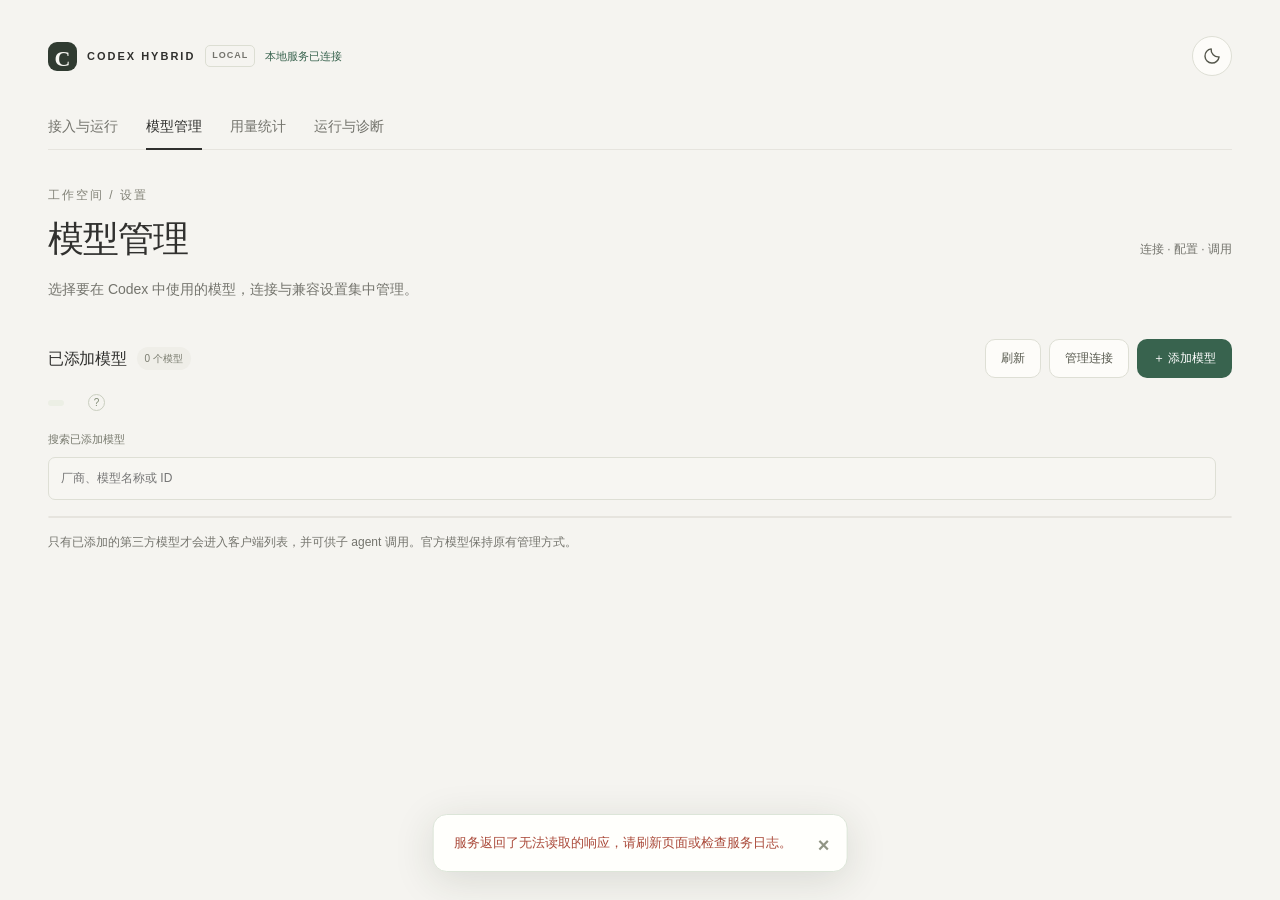
==== src/management/web/index.html @ cfe0ab4c "fix(web): simplify model catalog updates Publish remains automatic after model edits, so remove the " ====
<!doctype html>
<html lang="zh-CN">
<head>
  <meta charset="utf-8">
  <meta name="viewport" content="width=device-width,initial-scale=1">
  <meta name="color-scheme" content="light dark">
  <script src="./theme.js"></script>
  <title>Codex Hybrid · 模型管理</title>
  <link rel="stylesheet" href="./style.css">
  <script src="./transport.js" defer></script>
  <script src="./app.js" defer></script>
  <script src="./models.js" defer></script>
  <script src="./diagnostics.js" defer></script>
  <script src="./usage.js" defer></script>
  <script src="./desktop.js" defer></script>
</head>
<body>
<main>
  <header>
    <div class="header-toolbar"><div class="brand"><span class="brand-mark" aria-hidden="true">C</span> CODEX HYBRID <span class="local-badge">LOCAL</span><span id="connection-indicator" class="connection-indicator" role="status">正在连接</span></div>
      <button id="theme-toggle" class="theme-toggle secondary" type="button" aria-label="切换到夜间模式" title="切换到夜间模式" aria-pressed="false">
        <svg class="theme-moon" viewBox="0 0 24 24" aria-hidden="true"><path d="M20.5 13A8.5 8.5 0 0 1 11 3.5 8.5 8.5 0 1 0 20.5 13Z"/></svg>
        <svg class="theme-sun" viewBox="0 0 24 24" aria-hidden="true"><circle cx="12" cy="12" r="4"/><path d="M12 2v2m0 16v2M2 12h2m16 0h2M4.9 4.9l1.4 1.4m11.4 11.4 1.4 1.4m0-16.2-1.4 1.4M6.3 17.7l-1.4 1.4"/></svg>
      </button>
    </div>
    <nav class="page-nav" aria-label="管理页面"><a href="#access" data-page="access">接入与运行</a><a href="#models" data-page="models" aria-current="page">模型管理</a><a href="#usage" data-page="usage">用量统计</a><a href="#diagnostics" data-page="diagnostics">运行与诊断</a></nav>
    <div class="page-heading"><div><p class="eyebrow">工作空间 / 设置</p><h1 id="page-title" tabindex="-1">模型管理</h1></div><span class="page-label">连接 · 配置 · 调用</span></div>
    <p id="page-intro" class="intro">选择要在 Codex 中使用的模型，连接与兼容设置集中管理。</p>
  </header>
  <section id="desktop-setup" aria-labelledby="desktop-setup-title" hidden>
    <h2 id="desktop-setup-title">欢迎使用 Codex Hybrid</h2>
    <p>初始化后即可管理连接与模型。初始化不会开启 Codex 接入，也不会启动或重启 Codex。</p>
    <p class="hint">请先安装并登录 Codex，确保本地存在官方模型缓存。</p>
    <button id="desktop-initialize" type="button">初始化管理配置</button>
  </section>
  <div id="page-models" class="management-page">
  <section class="providers-section" aria-labelledby="providers-heading">
    <div class="section-head"><div class="section-title"><h2 id="providers-heading">已添加模型</h2><span id="model-count" class="count-badge">0 个模型</span></div><div class="toolbar"><button id="refresh" class="secondary" type="button">刷新</button><button id="manage-connections" class="secondary" type="button">管理连接</button><button id="add-models" type="button">＋ 添加模型</button></div></div>
    <div class="catalog-notes"><span id="source-note" class="source-label"></span><span id="catalog-status" class="hint" role="status"></span><button type="button" class="help-trigger" aria-label="模型列表更新说明" aria-expanded="false" data-help="添加或删除模型后，请重启 Codex，新列表才会在 Codex 中生效。兼容模式、Key 或 API 地址修改后下一轮生效，无需重启。">?</button><span id="sync-status" class="hint" aria-live="off"></span></div>
    <div class="provider-filters"><label for="model-search">搜索已添加模型<input id="model-search" type="search" placeholder="厂商、模型名称或 ID" autocomplete="off"></label><label for="model-filter" hidden>显示范围<select id="model-filter"><option value="all">全部</option><option value="enabled">已启用</option><option value="disabled">含未启用模型</option></select></label><span id="unsaved-status" class="hint" role="status"></span></div>
    <p id="search-empty" class="hint" hidden>没有匹配的厂商或模型。</p>
    <div id="enabled-models" class="enabled-models" aria-label="已添加模型"></div>
    <p class="hint model-membership-note">只有已添加的第三方模型才会进入客户端列表，并可供子 agent 调用。官方模型保持原有管理方式。</p>
  </section>
  </div>
  <div id="page-access" class="management-page" hidden>
  <section class="access-hero" aria-labelledby="access-headline">
    <div class="access-hero-copy">
      <p id="routing-status" class="routing-status access-state" role="status"></p>
      <h2 id="access-headline" class="access-headline">正在读取接入状态…</h2>
      <p id="access-note" class="access-note" role="status">正在读取配置…</p>
    </div>
    <div class="access-control">
      <p id="routing-label" class="visually-hidden">接入第三方模型</p>
      <button id="routing-toggle" class="routing-toggle" type="button" role="switch" aria-checked="false" aria-labelledby="routing-label" aria-describedby="routing-status" disabled><span class="routing-thumb" aria-hidden="true"></span></button>
    </div>
  </section>
  <section class="access-status-card" aria-label="运行状态">
    <div class="access-row">
      <span class="access-row-label">网关</span>
      <div class="access-row-body">
        <p id="forwarding-status" class="hint" role="status"></p>
        <span id="gateway-activity" class="client-process" role="status" title="仅统计网关请求；Codex 工具执行或等待审批可能仍在进行。" hidden></span>
      </div>
      <button id="retry-forwarding" class="secondary access-row-action" type="button" hidden>重试</button>
    </div>
    <div class="access-row">
      <span class="access-row-label">客户端</span>
      <div class="access-row-body">
        <div id="client-process-list" class="client-process-clients"><span class="hint">尚未检测</span></div>
        <p id="client-process-note" class="hint" role="status">点击“检测”更新桌面端、VS Code 端、CLI 端和网关状态。</p>
      </div>
      <button id="detect-processes" class="secondary access-row-action" type="button">检测</button>
    </div>
  </section>
  <details class="desktop-behavior">
    <summary>桌面端行为<span>启动与重启偏好</span></summary>
    <div class="desktop-preferences">
      <div class="desktop-preference-row"><label for="desktop-project">开启接入时</label><div class="desktop-select"><select id="desktop-project"><option value="ask">每次询问</option><option value="auto">自动启动或重启</option><option value="never">不操作桌面端</option></select></div></div>
      <div class="desktop-preference-row"><label for="desktop-openai">关闭接入时</label><div class="desktop-select"><select id="desktop-openai" aria-describedby="desktop-close-note"><option value="ask">每次询问</option><option value="auto">自动重启</option><option value="never">不操作桌面端</option></select></div></div>
    </div>
    <p id="desktop-close-note" class="hint">关闭接入时，自动重启仅对已运行的桌面端生效。</p>
  </details>
  <p class="routing-footnote">切换前预览影响，并确认是否重启桌面端。</p>
  </div>
  <div id="page-usage" class="management-page" hidden>
    <section aria-labelledby="usage-heading">
      <div class="section-head"><div class="section-title"><h2 id="usage-heading">用量概览</h2><span class="count-badge">HYBRID</span></div><button id="refresh-usage" class="secondary" type="button">刷新 ↻</button></div>
      <div class="usage-controls">
        <div id="usage-period" class="diagnostic-segments" role="group" aria-label="用量统计时间范围；昨天和今天按本地时间 00:00 至 24:00">
          <button type="button" data-period="yesterday" aria-pressed="false">昨天</button><button type="button" data-period="today" aria-pressed="false">今天</button><button type="button" data-period="7" aria-pressed="true">近7天</button><button type="button" data-period="30" aria-pressed="false">近30天</button>
        </div>
        <label class="usage-model-filter" for="usage-model">模型 <select id="usage-model"><option value="">全部模型</option></select></label>
      </div>
      <p id="usage-status" class="hint" role="status">正在读取用量…</p>
      <div id="usage-content" hidden>
        <div class="usage-metrics" id="usage-metrics"></div>
        <div class="usage-charts">
          <div class="usage-panel"><div class="section-head"><h3>使用趋势</h3><div id="usage-metric" class="diagnostic-segments" role="group" aria-label="趋势指标"><button type="button" data-metric="total_tokens" aria-pressed="true">Tokens</button><button type="button" data-metric="requests" aria-pressed="false">请求数</button></div></div><p id="usage-trend-note" class="hint">每个模型一种颜色，柱内按模型堆叠 · 按 UTC 日期分组</p><div id="usage-model-legend" class="usage-model-legend" aria-label="模型颜色图例"></div><div class="usage-chart-stage"><div id="usage-trend"></div><div id="usage-chart-tooltip" class="usage-chart-tooltip" role="status" aria-live="polite" hidden></div></div></div>
          <div class="usage-panel"><h3>模型用量排行</h3><p class="hint">按总 Token 用量排序 · 色条仅标识模型</p><div id="usage-ranking"></div></div>
        </div>
        <div class="usage-panel usage-composition-panel"><div class="section-head"><div><h3>Token 构成</h3><p class="hint">每个模型单独展示，浅色为缓存命中，中色为缓存未命中，深色为输出</p></div></div><div id="usage-composition-charts" class="usage-composition-grid"></div></div>
        <div class="usage-panel usage-details"><h3>模型用量明细</h3><p class="hint">缓存命中已包含在输入 Tokens 中；未命中输入按输入减去缓存命中计算。</p><div class="usage-table-scroll"><table class="usage-table"><caption class="hint">未返回用量的请求仅计入请求数。</caption><thead><tr><th scope="col">模型</th><th scope="col">请求数</th><th scope="col">输入 Tokens</th><th scope="col">缓存命中</th><th scope="col">缓存未命中</th><th scope="col">输出 Tokens</th><th scope="col">总 Tokens</th></tr></thead><tbody id="usage-model-rows"></tbody></table></div></div>
      </div>
      <p class="hint usage-footnote">仅统计经过 Hybrid 且已保留日志的请求，不代表服务商账单。历史记录可能因日志轮转被清理。</p>
    </section>
  </div>
  <dialog id="usage-composition-dialog" class="usage-composition-dialog" aria-labelledby="usage-composition-dialog-title" aria-describedby="usage-composition-dialog-note">
    <div class="usage-composition-dialog-heading">
      <div><p class="eyebrow">模型用量</p><h2 id="usage-composition-dialog-title">Token 构成</h2><p id="usage-composition-dialog-note" class="hint"></p></div>
      <button id="close-usage-composition-dialog" class="icon-button secondary" type="button" aria-label="关闭 Token 构成图">×</button>
    </div>
    <div id="usage-composition-dialog-body"></div>
  </dialog>
  <div id="page-diagnostics" class="management-page" hidden>
  <section class="diagnostics-section" aria-labelledby="diagnostics-heading">
    <div class="section-head"><h2 id="diagnostics-heading">运行与诊断</h2><div class="toolbar"><button id="refresh-diagnostics" class="secondary" type="button">刷新 ↻</button><button id="export-diagnostics" class="secondary" type="button">下载诊断 ↓</button></div></div>
    <div class="diagnostic-statusbar"><p id="service-status" role="status">正在读取服务运行状态…</p><span id="diagnostic-updated" class="hint"></span></div>
    <div class="diagnostic-controls">
      <div id="diagnostic-period" class="diagnostic-segments" role="group" aria-label="错误记录时间范围">
        <button type="button" data-period="1" aria-pressed="true">近24小时</button>
        <button type="button" data-period="7" aria-pressed="false">近7天</button>
        <button type="button" data-period="30" aria-pressed="false">近30天</button>
        <button type="button" data-period="all" aria-pressed="false">全部</button>
      </div>
      <div class="diagnostic-help"><span>说明</span><button type="button" class="help-trigger" aria-label="错误摘要与诊断说明" aria-expanded="false" data-help="按所选时间范围查看已保留的错误记录，敏感信息已隐藏。历史记录可能因清理而不完整；缺少发生时间的记录会标明参考时间。将指针移到记录时间上或聚焦时间，可查看完整日期及时间依据。下载的诊断文件仅保存到本机。">?</button></div>
    </div>
    <p id="diagnostic-coverage" class="hint" role="status" hidden></p>
    <ul id="diagnostic-errors" aria-label="最近请求错误摘要" aria-live="polite"><li class="diagnostic-empty">正在读取错误记录…</li></ul>
  </section>
  </div>
</main>
<dialog id="connections-dialog" class="connections-dialog" aria-labelledby="connections-title">
  <div class="model-dialog-heading"><div><p class="eyebrow">工作空间 / 连接</p><h2 id="connections-title">管理连接</h2></div><button id="close-connections" class="icon-button secondary" type="button" aria-label="关闭连接管理">×</button></div>
    <section class="source" aria-labelledby="source-heading">
      <div class="section-title"><h2 id="source-heading">配置来源</h2><button type="button" class="help-trigger" aria-label="配置来源说明" aria-expanded="false" data-help="独立管理：配置保存在本工具的私有运行目录。CC Switch：只读同步已有 OpenAI / Codex 第三方配置，参数修改请前往 CC Switch。">?</button></div>
      <div class="mode-buttons"><button id="independent" type="button" aria-pressed="false">独立管理 <small>在这里维护厂商和模型</small></button><button id="cc_switch" type="button" aria-pressed="false">CC Switch <small>只读复用已有配置</small></button></div>

      <div id="cc-path" hidden><div class="field-caption"><label for="db-path">数据库位置</label><button type="button" class="help-trigger" aria-label="数据库位置说明" aria-expanded="false" data-help="只读访问 CC Switch 数据库，不回写、不切换当前厂商。每轮调用读取最新 API Key。">?</button></div><div class="path-control"><input id="db-path" spellcheck="false"><button id="save-path" class="secondary" type="button">更新位置</button></div></div>
    </section>
  <div class="connection-toolbar"><span class="hint">模型选择与兼容设置保存在 Hybrid；CC Switch 配置只读。</span><button id="add-provider" type="button">＋ 添加厂商</button></div>
  <div id="providers"></div>
</dialog>
<dialog id="add-models-dialog" class="add-models-dialog" aria-labelledby="add-models-title">
  <div class="model-dialog-heading"><div><p class="eyebrow">可用模型</p><h2 id="add-models-title">添加到你的模型</h2></div><button id="close-add-models" class="icon-button secondary" type="button" aria-label="关闭添加模型">×</button></div>
  <p class="hint">从当前配置来源选择模型，支持批量添加。</p>
  <input id="available-search" type="search" placeholder="搜索厂商、模型名称或 ID" aria-label="搜索可添加模型">
  <div id="available-models" class="available-models"></div>
  <p id="available-empty" class="hint" role="status" hidden>没有匹配的可添加模型。</p>
  <p id="add-models-error" class="error" role="alert"></p>
  <div class="dialog-actions"><button id="cancel-add-models" class="secondary" type="button">取消</button><button id="confirm-add-models" type="button" disabled>添加所选模型</button></div>
</dialog>
<dialog id="model-detail-dialog" class="model-detail-dialog" aria-labelledby="model-detail-title">
  <div class="model-dialog-heading"><span class="eyebrow">模型详情</span><button id="close-model-detail" class="icon-button secondary" type="button" aria-label="关闭模型详情">×</button></div>
  <div class="model-detail-body">
    <header class="model-detail-identity"><h2 id="model-detail-title"></h2><p id="model-detail-provider" class="hint"></p></header>
    <dl class="model-detail-meta" id="model-detail-meta"></dl>
    <section id="model-compatibility-setting" class="model-setting" aria-labelledby="model-compatibility-label">
      <div class="model-setting-heading">
        <div><div class="model-setting-title"><h3 id="model-compatibility-label">开启兼容模式</h3><button type="button" class="help-trigger" aria-label="兼容模式说明" aria-expanded="false" data-help="开启后使用 Portable 统一转换消息、工具和历史，整轮校验后才显示输出。关闭后使用原生实时输出，可按需选择局部适配。仅影响当前模型，保存后下一轮生效；失败不会自动切换模式。">?</button></div><p id="model-compatibility-help" class="hint">统一适配消息与工具，整轮完成后显示输出。</p></div>
        <button id="model-compatibility" class="routing-toggle" type="button" role="switch" aria-checked="true" aria-labelledby="model-compatibility-label" aria-describedby="model-compatibility-help"><span class="routing-thumb" aria-hidden="true"></span></button>
      </div>
      <fieldset id="model-adaptations" class="model-adaptations">
        <legend>局部适配</legend>
        <p class="hint adaptation-mode-note"><span class="adaptation-native-note">保留原生实时输出，仅转换所选内容。</span><span class="adaptation-portable-note">兼容模式已接管转换，以下选择保留，关闭后生效。</span></p>
        <div class="adaptation-options">
          <div class="adaptation-row"><label for="adapt-agent-messages"><input id="adapt-agent-messages" type="checkbox" value="agent_messages"><span><strong>转换 agent 任务消息</strong><small>将任务正文转为普通消息</small></span></label><button type="button" class="help-trigger" aria-label="转换 agent 任务消息说明" aria-expanded="false" data-help="端点拒绝 agent 消息，或接受请求却不执行其中任务时启用。任务正文转换为普通消息。">?</button></div>
          <div class="adaptation-row"><label for="adapt-standalone-outputs"><input id="adapt-standalone-outputs" type="checkbox" value="standalone_outputs"><span><strong>转换独立工具通知</strong><small>保留通知内容与来源</small></span></label><button type="button" class="help-trigger" aria-label="转换独立工具通知说明" aria-expanded="false" data-help="端点不支持无调用 ID 的工具通知时启用。保留内容与来源，转换为普通消息。">?</button></div>
          <div class="adaptation-row"><label for="adapt-custom-tools"><input id="adapt-custom-tools" type="checkbox" value="custom_tools"><span><strong>转换自定义工具</strong><small>使用函数格式兼容工具调用</small></span></label><button type="button" class="help-trigger" aria-label="转换自定义工具说明" aria-expanded="false" data-help="端点不支持 custom 工具时启用。使用函数包装并还原调用；该工具输入需收齐后显示。">?</button></div>
          <div class="adaptation-row"><label for="adapt-discovered-tools"><input id="adapt-discovered-tools" type="checkbox" value="discovered_tools"><span><strong>展开已发现工具</strong><small>将发现的工具加入本轮可用列表</small></span></label><button type="button" class="help-trigger" aria-label="展开已发现工具说明" aria-expanded="false" data-help="工具已提供但模型仍报告找不到时启用。将工具发现结果中的定义合并到本轮工具列表，保留命名空间。未勾选的特性保持原生，全部取消即严格原生。">?</button></div>
        </div>
      </fieldset>
    </section>
    <div class="model-detail-connection"><p id="model-detail-protocol" class="hint"></p><div id="model-detail-test"></div></div>
    <p id="model-detail-error" class="error" role="alert"></p>
  </div>
  <footer class="dialog-actions model-detail-actions"><div class="model-remove-action"><button id="remove-model" class="secondary text-danger" type="button">移除模型</button><button type="button" class="help-trigger" aria-label="移除模型说明" aria-expanded="false" data-help="仅从 Hybrid 可用列表移除，原始连接配置仍会保留。你可以随时重新添加。">?</button></div><button id="save-model-detail" type="button">保存设置</button></footer>
</dialog>
<dialog id="routing-dialog" aria-labelledby="routing-dialog-title" aria-describedby="routing-dialog-description">
  <form method="dialog">
    <h2 id="routing-dialog-title"></h2>
    <p id="routing-dialog-description"></p>
    <p id="routing-dialog-warning" class="routing-warning" hidden></p>
    <label id="desktop-action-row"><input id="desktop-action" type="checkbox"> <span id="desktop-action-label"></span></label>
    <details class="routing-details"><summary>查看影响详情</summary><p id="routing-dialog-details" class="hint"></p></details>
    <div class="dialog-actions"><button id="routing-dialog-cancel" type="submit" value="cancel" class="secondary" autofocus>取消</button><button id="routing-dialog-confirm" type="submit" value="confirm">确认</button></div>
  </form>
</dialog>
<dialog id="desktop-restart-dialog" aria-labelledby="desktop-restart-title">
  <form method="dialog">
    <h2 id="desktop-restart-title">重启 Codex？</h2>
    <p id="desktop-restart-summary"></p>
    <label><input id="desktop-restart-ack" type="checkbox"> 我已确认重启可能中断正在执行的任务。</label>
    <div class="dialog-actions"><button value="cancel" class="secondary" autofocus>取消</button><button id="desktop-restart-confirm" value="confirm">确认重启</button></div>
  </form>
</dialog>
<div id="notifications" class="notifications" aria-label="操作提示"><div id="message" role="status" aria-live="polite" aria-atomic="true"></div><button id="dismiss-message" type="button" class="dismiss-message" aria-label="关闭提示" hidden>×</button></div>
</body>
</html>
---- src/management/web/style.css ----
:root {
  color-scheme: light;
  --button-text: white;
  --text: #30302e;
  --page: #f5f4f0;
  --surface: #fdfcf9;
  --field: #f7f6f2;
  --muted: #74746d;
  --border: #e6e4de;
  --accent: #38634e;
  --accent-hover: #294e3b;
  --secondary-text: #55574c;
  --control-border: #dedfd5;
  --subtle: #efeee8;
  --selected: #f0f4ed;
  --sidebar: #f5f4ef;
  --error: #aa4939;
  --danger-text: #a35848;
  --danger-surface: #fcf1ed;
  --danger-hover: #f7e5de;
  --warning-text: #77561e;
  --warning-surface: #fff5df;
  --dirty: #956c24;
  --diagnostic-error: #a45548;
  --empty: #f7f8f2;
  --brand: #303b31;
  --badge-border: #dcded3;
  --eyebrow: #828277;
  --section-index: #99998b;
  --separator: #eeeee6;
  --heading: #35372e;
  --switch-off: #c5cbbf;
  --detected-border: #b8c9b2;
  --mode: #fafaf6;
  --mode-text: #77786d;
  --selected-border: #9aaf96;
  --selected-text: #34503b;
  --hover-border: #c9cdbe;
  --danger-border: #eeded8;
  --count: #7b7d70;
  --source-text: #52654d;
  --source: #ecefe5;
  --label: #77796d;
  --input-text: #36392e;
  --readonly-text: #8b8e81;
  --readonly: #f3f4ed;
  --model-border: #e3e6db;
  --badge-text: #66765d;
  --badge: #f0f3e9;
  --badge-outline: #e2e7d8;
  --unsupported: #ad714d;
  --code: #8c8e80;
  --test-error: #b14d3a;
  --notification: #fffffc;
  --notification-border: #dce5d8;
  --dismiss: #919585;
  --focus: #718c67;
  --avatar: #e4e9dc;
  --avatar-text: #5a7050;
  --models-heading: #616758;
  --address: #545e4c;
  --readonly-border: #e3e6da;
  --stat: #515c48;
  --help-border: #c9cebf;
  --help-text: #818b76;
  --help-hover: #e7ecdf;
  --help-active: #3f5c35;
  --help-active-border: #a6b39a;
  --tooltip: #303b2e;
  --tooltip-text: #f6f8f0;
  --preference-label: #555d50;
  --select-arrow: #747e6e;
  --select-text: #353d30;
  --select-hover: #f3f5ee;
  --select-hover-border: #bbc5b3;
}
:root[data-theme="dark"] {
  color-scheme: dark;
  --button-text: #18271e;
  --text: #eeede9;
  --page: #1b1b1a;
  --surface: #242423;
  --field: #2b2b29;
  --muted: #a6a69f;
  --border: #383835;
  --accent: #9bd0af;
  --accent-hover: #b2dfc1;
  --secondary-text: #d0d0d8;
  --control-border: #474743;
  --subtle: #2d2d2a;
  --selected: #293b31;
  --sidebar: #20201f;
  --error: #ffab9e;
  --danger-text: #ffab9e;
  --danger-surface: #442b2b;
  --danger-hover: #563333;
  --warning-text: #f4d18c;
  --warning-surface: #403522;
  --dirty: #f4d18c;
  --diagnostic-error: #ffab9e;
  --empty: #2b2b2f;
  --brand: #35493c;
  --badge-border: #505057;
  --eyebrow: #aeaeb8;
  --section-index: #aeaeb8;
  --separator: #383835;
  --heading: #eeede9;
  --switch-off: #62626b;
  --detected-border: #54745d;
  --mode: #2c2c30;
  --mode-text: #c4c4ce;
  --selected-border: #759e80;
  --selected-text: #b4dfbf;
  --hover-border: #73737c;
  --danger-border: #78504c;
  --count: #c4c4ce;
  --source-text: #b4dfbf;
  --source: #293b31;
  --label: #b4b4ac;
  --input-text: #eeede9;
  --readonly-text: #aeaeb8;
  --readonly: #252529;
  --model-border: #383835;
  --badge-text: #b4dfbf;
  --badge: #293b31;
  --badge-outline: #54745d;
  --unsupported: #f4c18c;
  --code: #aeaeb8;
  --test-error: #ffab9e;
  --notification: #303035;
  --notification-border: #54745d;
  --dismiss: #c4c4ce;
  --focus: #b4dfbf;
  --avatar: #35493c;
  --avatar-text: #b4dfbf;
  --models-heading: #c4c4ce;
  --address: #c4c4ce;
  --readonly-border: #414147;
  --stat: #d0d0d8;
  --help-border: #73737c;
  --help-text: #c4c4ce;
  --help-hover: #35493c;
  --help-active: #b4dfbf;
  --help-active-border: #759e80;
  --tooltip: #3a3a40;
  --tooltip-text: #f2f2f5;
  --preference-label: #c4c4ce;
  --select-arrow: #aeaeb8;
  --select-text: #f2f2f5;
  --select-hover: #35353a;
  --select-hover-border: #73737c;
}
:root {
  font-family: -apple-system, BlinkMacSystemFont, "Segoe UI", "PingFang SC", "Microsoft YaHei", sans-serif;
  color: var(--text);
  background: var(--page);
  font-synthesis: none;
}
.clipboard-fallback { position: fixed; left: -9999px; top: 0; width: 1px; height: 1px; opacity: 0; }
.diagnostics-section { margin-top: 28px; }
.connection-indicator { color: var(--accent); font-size: 11px; letter-spacing: 0; }
.connection-indicator.offline { color: var(--error); }
.provider-filters { display: flex; align-items: flex-end; gap: 16px; margin: 16px 0; flex-wrap: wrap; }
.provider-filters label:first-child { flex: 1; min-width: 200px; }
.provider-filters label { min-width: 160px; }
.dirty-badge { display: inline-block; color: var(--dirty); font-size: 11px; margin-top: 8px; }
#diagnostic-errors { padding: 0; margin: 0; list-style: none; font-size: 12px; line-height: 1.8; overflow-wrap: anywhere; }
.diagnostic-statusbar { display: flex; justify-content: space-between; align-items: center; gap: 12px; flex-wrap: wrap; margin: 14px 0 22px; }
.diagnostic-statusbar p { margin: 0; color: var(--muted); font-size: 12px; }
.diagnostic-running::before { content: ""; display: inline-block; width: 6px; height: 6px; border-radius: 50%; background: var(--accent); margin-right: 8px; vertical-align: middle; }
.diagnostic-controls { display: flex; align-items: center; justify-content: space-between; gap: 12px; margin-bottom: 22px; }
.diagnostic-segments { display: inline-flex; padding: 3px; gap: 2px; background: var(--subtle); border-radius: 9px; }
.diagnostic-segments button { background: transparent; color: var(--muted); border: 0; border-radius: 6px; padding: 7px 12px; font-size: 12px; white-space: nowrap; }
.diagnostic-segments button[aria-pressed="true"] { background: var(--surface); color: var(--accent); box-shadow: 0 1px 4px #29292412; }
.diagnostic-help { display: flex; align-items: center; gap: 7px; font-size: 12px; color: var(--muted); }
.diagnostic-group + .diagnostic-group { margin-top: 24px; }
.diagnostic-group-heading { display: flex; align-items: center; gap: 8px; margin-bottom: 8px; }
.diagnostic-count { color: var(--diagnostic-error); font-size: 11px; font-variant-numeric: tabular-nums; }
.diagnostic-records { list-style: none; padding: 0; margin: 0; }
.diagnostic-record { padding: 12px 0; border-top: 1px solid var(--border); }
.diagnostic-record-primary { display: flex; align-items: baseline; flex-wrap: wrap; gap: 6px 14px; }
.diagnostic-time { color: var(--muted); font-size: 11px; font-variant-numeric: tabular-nums; cursor: help; }
.diagnostic-time:focus-visible { outline: 2px solid var(--focus); outline-offset: 3px; }
.diagnostic-reference { color: var(--muted); background: var(--subtle); padding: 0 5px; border-radius: 4px; font-size: 10px; }
.diagnostic-record-title { font-weight: 500; }
.diagnostic-record-meta { margin-top: 3px; font-size: 11px; color: var(--muted); }
.diagnostic-empty { padding: 30px 12px; text-align: center; color: var(--muted); background: var(--empty); border-radius: 10px; }
@media (max-width: 560px) { .diagnostic-controls { align-items: flex-start; flex-wrap: wrap; } .diagnostic-segments { width: 100%; } .diagnostic-segments button { flex: 1; padding-inline: 8px; } .diagnostic-help { margin-left: auto; } }
* { box-sizing: border-box; }
body { margin: 0; line-height: 1.5; -webkit-font-smoothing: antialiased; }
main { max-width: 1440px; margin: 0 auto; padding: 36px 48px 80px; }
header { margin-bottom: 38px; }
.brand { display: flex; align-items: center; gap: 10px; font-size: 11px; letter-spacing: 2px; font-weight: 650; }
.brand-mark { display: grid; place-items: center; width: 29px; height: 29px; border-radius: 9px; background: var(--brand); color: #f7f7f2; font-family: Georgia, serif; font-size: 22px; letter-spacing: -2px; padding-right: 2px; }
.local-badge { font-size: 9px; letter-spacing: 1px; border: 1px solid var(--badge-border); border-radius: 5px; padding: 3px 6px; color: var(--muted); }
.page-heading { display: flex; justify-content: space-between; align-items: flex-end; gap: 20px; margin-top: 35px; }
.eyebrow { color: var(--eyebrow); font-size: 12px; letter-spacing: 2px; margin: 0 0 10px; }
h1 { font-size: clamp(28px, 3.2vw, 36px); font-weight: 600; letter-spacing: -1px; line-height: 1.3; margin: 0; }
.page-label { font-size: 12px; color: var(--muted); padding-bottom: 5px; }
.intro { margin: 14px 0 0; color: var(--muted); font-size: 14px; }
p { font-size: 13px; line-height: 1.75; }
section { padding: 26px; background: var(--surface); border: 1px solid var(--border); border-radius: 20px; box-shadow: 0 2px 6px #29292403, 0 12px 32px #29292403; }
.section-title { display: flex; align-items: center; gap: 10px; flex-wrap: wrap; }
.section-index { color: var(--section-index); font-size: 10px; font-weight: 600; letter-spacing: 1px; }
h2 { font-size: 16px; font-weight: 650; margin: 0; letter-spacing: -.3px; }
.hint { font-size: 12px; color: var(--muted); line-height: 1.8; overflow-wrap: anywhere; }
.section-footnote { padding-top: 15px; margin: 18px 0 0; border-top: 1px solid var(--separator); }
.routing-title { margin: 12px 0 0; font-size: 18px; font-weight: 600; letter-spacing: -.4px; color: var(--heading); }
button.routing-toggle { position: relative; flex: none; width: 54px; height: 32px; padding: 0; border: 0; border-radius: 999px; background: var(--switch-off); box-shadow: inset 0 1px 2px #0000000a; }
button.routing-toggle[aria-checked="true"] { background: var(--accent); }
.routing-thumb { position: absolute; top: 4px; left: 4px; width: 24px; height: 24px; border-radius: 50%; background: white; box-shadow: 0 1px 3px #0002; transition: transform .2s ease; }
.routing-toggle[aria-checked="true"] .routing-thumb { transform: translateX(22px); }
.routing-status { display: inline-flex; align-items: center; gap: 7px; font-size: 12px; color: var(--accent); margin: 0; }
.routing-status::before { content: ""; width: 5px; height: 5px; border-radius: 50%; background: currentColor; flex: none; }
.client-processes { margin-top: 20px; padding-bottom: 16px; border-bottom: 1px solid var(--border); }
.client-process-list { display: flex; flex-wrap: wrap; gap: 8px; }
.client-process-clients { display: contents; }
.client-process { padding: 6px 10px; border: 1px solid var(--border); border-radius: 7px; font-size: 11px; color: var(--muted); }
.client-process.detected { background: var(--selected); border-color: var(--detected-border); color: var(--accent); }
.client-process.unknown { order: 1; }
.client-processes p { margin: 8px 0 0; font-size: 11px; }
.mode-buttons { display: flex; gap: 10px; margin-top: 24px; }
.mode-buttons button { position: relative; flex: 1; text-align: left; background: var(--mode); color: var(--mode-text); border: 1px solid var(--border); padding: 16px; font-size: 13px; font-weight: 600; }
.mode-buttons button.active { background: var(--selected); border-color: var(--selected-border); color: var(--selected-text); }
.mode-buttons button.active::after { content: "✓"; position: absolute; right: 12px; top: 12px; font-size: 11px; }
small { display: block; font-size: 11px; margin-top: 7px; font-weight: 400; color: var(--muted); }
button { cursor: pointer; border: 1px solid transparent; border-radius: 10px; padding: 10px 15px; background: var(--accent); color: var(--button-text); font-family: inherit; font-weight: 550; font-size: 12px; line-height: 1.4; transition: background .18s, border-color .18s, box-shadow .18s; }
button:hover { background: var(--accent-hover); }
button:disabled { opacity: .45; cursor: not-allowed; }
.secondary { background: var(--surface); border-color: var(--control-border); color: var(--secondary-text); }
.secondary:hover { background: var(--subtle); border-color: var(--hover-border); }
.danger { background: var(--danger-surface); color: var(--danger-text); border-color: var(--danger-border); }
.danger:hover { background: var(--danger-hover); }
.section-head { display: flex; align-items: center; justify-content: space-between; gap: 20px; flex-wrap: wrap; }
.toolbar { display: flex; gap: 8px; flex-wrap: wrap; }
.count-badge { color: var(--count); background: var(--subtle); font-size: 10px; padding: 4px 8px; border-radius: 20px; font-weight: 400; }
.providers-section { background: transparent; border: 0; padding: 0; box-shadow: none; }
.catalog-notes { display: flex; align-items: center; flex-wrap: wrap; gap: 8px 12px; margin: 16px 0 20px; }
.source-label { font-size: 11px; color: var(--source-text); background: var(--source); padding: 3px 8px; border-radius: 5px; }
.catalog-notes p { margin: 3px 0; }
#sync-status:empty { display: none; }
.test-note { margin: 10px 0 20px; }
.card { border: 1px solid var(--border); border-radius: 20px; margin-top: 20px; background: var(--surface); box-shadow: 0 4px 20px #29292405; }
.card h3 { font-size: 17px; font-weight: 600; margin: 0 0 14px; letter-spacing: -.3px; overflow-wrap: anywhere; }
.fields { display: grid; grid-template-columns: 1fr; gap: 16px; margin: 24px 0 0; }
label { display: flex; flex-direction: column; gap: 8px; font-size: 11px; line-height: 1.6; color: var(--label); }
label.check { flex-direction: row; align-items: center; gap: 8px; align-self: center; }
input, select, textarea { font: inherit; font-size: 12px; min-width: 0; width: 100%; background: var(--field); border: 1px solid var(--control-border); border-radius: 7px; padding: 11px 12px; color: var(--input-text); transition: border-color .18s, box-shadow .18s; }
input[readonly] { color: var(--readonly-text); background: var(--readonly); }
input[type=checkbox] { width: 15px; height: 15px; accent-color: var(--accent); margin: 0; }
textarea { min-height: 110px; font-family: ui-monospace, Consolas, monospace; resize: vertical; }
.model-editor { display: flex; flex-direction: column; gap: 18px; background: var(--surface); padding: 20px; border: 1px solid var(--model-border); border-radius: 12px; min-width: 0; }
.model-editor input { background: var(--surface); }
.model-actions { display: flex; gap: 9px; align-items: flex-start; justify-content: space-between; margin-top: auto; padding-top: 14px; border-top: 1px solid var(--separator); }
.actions { display: flex; gap: 9px; align-items: center; flex-wrap: wrap; }
details { margin: 20px 0; font-size: 12px; color: var(--muted); }
summary { cursor: pointer; padding: 5px 0; }
details[open] summary { margin-bottom: 12px; }
.badge { display: inline-block; color: var(--badge-text); font-size: 10px; background: var(--badge); border: 1px solid var(--badge-outline); border-radius: 6px; padding: 4px 8px; margin-right: 7px; }
.unsupported { color: var(--unsupported); }
#cc-path { margin-top: 20px; }
.path-control { display: flex; gap: 8px; margin-top: 8px; }
.path-control button { flex: none; }
.cc-model { display: flex; flex-direction: column; padding: 22px; border: 1px solid var(--model-border); border-radius: 12px; background: var(--surface); min-width: 0; }
.cc-model strong { font-size: 14px; font-weight: 550; }
.cc-model code { display: block; margin-top: 7px; color: var(--code); font-size: 11px; overflow-wrap: anywhere; }
.cc-model p { margin: 6px 0; }
.connection-test { display: inline-flex; align-items: center; flex-wrap: wrap; gap: 10px; max-width: 100%; }
.connection-test button { flex: none; }
.cc-model .connection-test { margin-top: 8px; }
.test-result { font-size: 12px; line-height: 1.7; color: var(--accent); overflow-wrap: anywhere; }
.test-result.error { color: var(--test-error); }
.test-result.pending { color: var(--muted); }
.notifications { position: fixed; z-index: 10; bottom: 28px; left: 50%; transform: translateX(-50%); width: max-content; max-width: min(600px, calc(100vw - 32px)); background: var(--notification); border: 1px solid var(--notification-border); border-radius: 14px; box-shadow: 0 8px 40px #26321d22; display: flex; align-items: flex-start; transition: opacity .25s, transform .25s; }
.notifications:has(#message:empty) { display: none; }
.notifications.is-hiding { opacity: 0; transform: translate(-50%, 8px); pointer-events: none; }
#message { padding: 17px 12px 17px 20px; color: var(--accent); font-size: 13px; line-height: 1.7; white-space: pre-wrap; overflow-wrap: anywhere; }
#message.error { color: var(--error); }
.dismiss-message { flex: none; background: transparent; color: var(--dismiss); padding: 11px 13px; margin: 4px 3px 0 0; font-size: 20px; }
.dismiss-message:hover { background: var(--subtle); }
:is(button,input,select,textarea,summary):focus-visible { outline: 2px solid var(--focus); outline-offset: 3px; }
[hidden] { display: none !important; }
.provider-layout { display: grid; grid-template-columns: 268px minmax(0, 1fr); padding: 0; }
.provider-sidebar { padding: 26px; background: var(--sidebar); border-right: 1px solid var(--border); border-radius: 20px 0 0 20px; min-width: 0; }
.provider-heading { display: flex; gap: 12px; align-items: center; }
.provider-heading > div { min-width: 0; }
.provider-heading h3 { margin: 0; font-size: 16px; }
.provider-heading p { font-size: 11px; margin: 3px 0 0; }
.provider-avatar { display: grid; place-items: center; flex: none; width: 36px; height: 36px; border-radius: 11px; background: var(--avatar); color: var(--avatar-text); font-size: 17px; font-weight: 600; }
.provider-content { padding: 26px; min-width: 0; display: flex; flex-direction: column; }
.models-heading { display: flex; justify-content: space-between; align-items: center; gap: 12px; margin-bottom: 20px; }
.models-heading h4 { font-size: 13px; font-weight: 600; margin: 0; color: var(--models-heading); }
.models-tools { display: flex; align-items: center; gap: 12px; }
.models-grid { display: grid; grid-template-columns: repeat(2, minmax(0, 1fr)); align-items: stretch; gap: 16px; }
.model-card-head { display: flex; justify-content: space-between; align-items: center; gap: 12px; }
.model-card-head strong { font-size: 14px; font-weight: 600; overflow-wrap: anywhere; min-width: 0; }
.model-card-head .form-field { flex: none; }
.model-fields { display: grid; grid-template-columns: repeat(2, minmax(0, 1fr)); align-items: end; gap: 14px 12px; }
.wide-field { grid-column: 1 / -1; }
.form-field { min-width: 0; }
.form-field > :is(input,select) { margin-top: 7px; }
.field-caption { display: flex; align-items: center; gap: 5px; font-size: 11px; line-height: 1.6; color: var(--label); }
.provider-footer { display: flex; align-items: center; justify-content: space-between; flex-wrap: wrap; gap: 12px; padding-top: 20px; margin-top: auto; }
.provider-footer > .hint { font-size: 11px; }
.text-danger { background: transparent; color: var(--danger-text); padding: 9px 5px; flex: none; }
.text-danger:hover { background: var(--danger-surface); }
.provider-badges { margin-top: 20px; display: flex; align-items: center; gap: 6px; flex-wrap: wrap; }
.provider-badges .badge { margin: 0; }
.protocol-indicator { display: inline-flex; align-items: center; gap: 6px; color: var(--muted); font-size: 11px; line-height: 1.5; white-space: nowrap; }
.provider-badges .protocol-indicator { margin-left: 4px; }
.protocol-hint { margin-top: 8px; }
.protocol-indicator.is-warning { color: var(--warning-text); }
.protocol-indicator button.protocol-info { width: 22px; height: 22px; font-size: 11px; cursor: help; }
.is-warning button.protocol-info { color: var(--warning-text); border-color: color-mix(in srgb, var(--warning-text) 35%, transparent); background: var(--warning-surface); font-weight: 650; }
.is-warning button.protocol-info:hover,.is-warning button.protocol-info[aria-expanded="true"] { color: var(--warning-text); border-color: var(--warning-text); background: var(--warning-surface); }
button.protocol-info:focus-visible { outline: 2px solid var(--accent); outline-offset: 3px; }
.provider-address { margin-top: 22px; }
.provider-address p { font-size: 12px; overflow-wrap: anywhere; margin: 5px 0 0; color: var(--address); }
.readonly-note { display: flex; align-items: center; gap: 6px; margin-top: 24px; padding-top: 18px; border-top: 1px solid var(--readonly-border); color: var(--muted); font-size: 11px; }
.model-stats { display: grid; grid-template-columns: 1fr 1fr; gap: 14px; margin: 22px 0; }
.stat-value { display: block; font-size: 15px; color: var(--stat); margin-top: 5px; font-variant-numeric: tabular-nums; }
.cc-model .connection-test { margin-top: auto; padding-top: 16px; border-top: 1px solid var(--separator); }
.cc-provider.provider-layout { grid-template-columns: minmax(0, 1fr); }
.cc-provider .provider-sidebar { display: flex; flex-wrap: wrap; align-items: center; gap: 8px 16px; padding: 20px; border-right: 0; border-bottom: 0; border-radius: 16px 16px 0 0; background: var(--surface); }
.cc-provider .provider-heading { grid-column: 1; }
.cc-provider .provider-badges { grid-column: 2; grid-row: 1; margin: 0; }
.cc-provider .provider-address { flex-basis: 100%; margin: 0; padding-left: 48px; }
.cc-provider .provider-address p { margin: 0; color: var(--muted); }
.cc-provider .provider-content { padding: 0; }
.cc-provider .models-heading { display: none; }
/* Model capabilities use a quiet inset surface and a clear label/value hierarchy. */
.cc-provider .models-grid { display: grid; grid-template-columns: repeat(3, minmax(0, 1fr)); gap: 14px; padding: 20px; }
.cc-provider .cc-model { min-width: 0; display: grid; grid-template-columns: minmax(0, 1fr) auto; align-content: start; align-items: start; gap: 20px 12px; padding: 20px; border: 1px solid var(--model-border); border-radius: 15px; background: var(--surface); }
.cc-model-identity { min-width: 0; align-self: center; }
.cc-provider .cc-model strong { display: block; font-size: 14px; line-height: 1.5; letter-spacing: -.2px; overflow-wrap: anywhere; }
.cc-provider .cc-model code { margin-top: 5px; font-size: 10px; line-height: 1.6; }
.cc-provider .model-stats { grid-column: 1 / -1; grid-row: 2; display: grid; grid-template-columns: repeat(2, minmax(0, 1fr)); gap: 0; margin: 0; padding: 14px 0; border: 1px solid var(--separator); border-radius: 11px; background: var(--field); }
.cc-provider .model-stat { min-width: 0; padding: 0 14px; }
.cc-provider .model-stat + .model-stat { border-left: 1px solid var(--border); }
.cc-provider .model-stats .field-caption { gap: 5px; font-size: 11px; color: var(--muted); line-height: 1.6; }
.cc-provider .stat-value { display: flex; align-items: baseline; flex-wrap: wrap; gap: 4px; margin-top: 7px; font-size: 19px; font-weight: 600; line-height: 1.4; letter-spacing: -.6px; font-variant-numeric: tabular-nums; color: var(--heading); overflow-wrap: anywhere; }
.cc-provider .stat-unit { font-size: 10px; font-weight: 400; letter-spacing: 0; color: var(--muted); }
.cc-provider .stat-value.is-unlimited { font-size: 15px; letter-spacing: 0; padding-top: 3px; }
.cc-provider .cc-model .connection-test { display: contents; }
.cc-provider .connection-test > button { grid-column: 2; grid-row: 1; padding: 7px 10px; font-size: 11px; white-space: nowrap; border-radius: 8px; }
.cc-provider .test-result:empty { display: none; }
.cc-provider .test-result { grid-column: 1 / -1; grid-row: 3; text-align: left; min-width: 0; padding-top: 10px; border-top: 1px solid var(--separator); }
.cc-provider .readonly-note { margin: 0; padding: 14px 20px; border-top: 1px solid var(--border); }
@media (max-width: 1250px) { .cc-provider .models-grid { grid-template-columns: repeat(2, minmax(0, 1fr)); } }
@media (max-width: 950px) { .cc-provider .models-grid { grid-template-columns: 1fr; } }
@media (max-width: 720px) { .cc-provider .models-grid { grid-template-columns: repeat(2, minmax(0, 1fr)); } }
@media (max-width: 560px) { .cc-provider .provider-sidebar { gap: 12px; } .cc-provider .provider-badges { grid-column: 1 / -1; grid-row: auto; padding-left: 48px; } .cc-provider .models-grid { grid-template-columns: 1fr; padding: 14px; gap: 12px; } .cc-provider .cc-model { padding: 17px; } }
@media (max-width: 380px) { .cc-provider .model-stat { padding-inline: 10px; } .cc-provider .stat-value { font-size: 14px; letter-spacing: -.3px; } .cc-provider .stat-value.is-unlimited { font-size: 14px; padding-top: 0; } .cc-provider .model-stats .field-caption { font-size: 10px; gap: 4px; } }
button.help-trigger { display: inline-grid; place-items: center; vertical-align: middle; flex: none; width: 17px; height: 17px; padding: 0; border: 1px solid var(--help-border); border-radius: 50%; background: transparent; color: var(--help-text); font-size: 10px; line-height: 1; font-weight: 500; }
button.help-trigger:hover, button.help-trigger[aria-expanded="true"] { background: var(--help-hover); color: var(--help-active); border-color: var(--help-active-border); }
.help-panel { position: fixed; border: 1px solid var(--control-border); z-index: 20; width: max-content; max-width: min(292px, calc(100vw - 24px)); padding: 13px 15px; border-radius: 10px; background: var(--tooltip); color: var(--tooltip-text); font-size: 12px; line-height: 1.8; font-weight: 400; box-shadow: 0 6px 24px #25311c25; overflow-wrap: anywhere; }
.help-panel[data-tone="warning"] { background: var(--warning-surface); color: var(--warning-text); border-color: color-mix(in srgb, var(--warning-text) 25%, transparent); }
.help-panel-title { display: block; margin-bottom: 6px; font-size: 12px; font-weight: 600; }
@media (max-width: 1150px) { main { padding: 32px 28px 64px; } .provider-layout { grid-template-columns: 240px minmax(0, 1fr); } .provider-sidebar,.provider-content { padding: 22px; } .models-grid { grid-template-columns: 1fr; } .model-fields { grid-template-columns: repeat(2, minmax(0, 1fr)); } }
@media (max-width: 720px) { main { padding: 24px 18px 90px; } header { margin-bottom: 28px; } .page-heading { margin-top: 28px; } .page-label { display: none; } section { padding: 20px; border-radius: 14px; } .section-head { gap: 16px; } .toolbar { width: 100%; } .provider-layout { grid-template-columns: 1fr; } .provider-sidebar { border-right: 0; border-bottom: 1px solid var(--border); border-radius: 16px 16px 0 0; } .fields { grid-template-columns: repeat(2,minmax(0,1fr)); gap: 14px; } .model-editor { padding: 16px; } .notifications { bottom: 18px; } .catalog-notes { gap: 6px 8px; } #sync-status { flex-basis: 100%; } }
@media (max-width: 420px) { .fields { grid-template-columns: 1fr; } .mode-buttons button { padding: 14px 10px; } .toolbar button { padding: 9px 11px; } .path-control { flex-wrap: wrap; } .provider-sidebar,.provider-content { padding: 18px; } .provider-footer { align-items: flex-start; } .model-card-head { align-items: flex-start; } }
@media (prefers-reduced-motion: reduce) { *, *::before, *::after { transition: none !important; } }

.routing-details { margin-top: 18px; font-size: 12px; }
.routing-details summary { cursor: pointer; color: var(--accent); padding: 8px 0; }
.routing-details[open] summary { margin-bottom: 8px; }
#routing-dialog { width: min(480px, calc(100vw - 32px)); max-height: calc(100dvh - 48px); overflow-y: auto; padding: 26px; border: 1px solid var(--border); border-radius: 18px; color: inherit; background: var(--surface); box-shadow: 0 24px 80px #0003; }
#routing-dialog::backdrop { background: #20282066; }
#routing-dialog h2 { font-size: 20px; }
#routing-dialog-details { white-space: pre-line; }
.routing-warning { padding: 12px 14px; border-radius: 10px; background: var(--warning-surface); color: var(--warning-text); }
.dialog-actions { display: flex; justify-content: flex-end; gap: 10px; margin-top: 24px; }
body:has(#routing-dialog[open]) { overflow: hidden; }
.desktop-behavior { margin-top: 18px; }
.desktop-behavior summary { cursor: pointer; font-size: 13px; color: var(--heading); }
.desktop-behavior summary span { float: right; font-size: 12px; color: var(--muted); }
.desktop-preferences { display: grid; gap: 12px; margin: 18px 0 0; }
.desktop-preference-row { display: grid; grid-template-columns: minmax(0,1fr) 140px; align-items: center; gap: 12px; }
.desktop-preference-row label { display: flex; justify-content: center; min-height: 36px; font: inherit; font-size: 13px; line-height: 20px; color: var(--preference-label); margin: 0; padding: 0; }
.desktop-select { position: relative; width: 140px; height: 36px; }
.desktop-select::after { content: ""; position: absolute; right: 13px; top: 50%; width: 6px; height: 6px; border-right: 1.5px solid var(--select-arrow); border-bottom: 1.5px solid var(--select-arrow); transform: translateY(-70%) rotate(45deg); pointer-events: none; }
.desktop-select select { appearance: none; -webkit-appearance: none; display: block; width: 100%; height: 100%; margin: 0; font-family: inherit; font-size: 13px; line-height: 20px; padding: 7px 30px 7px 10px; border: 1px solid var(--control-border); border-radius: 8px; background: var(--field); color: var(--select-text); cursor: pointer; box-shadow: 0 1px 2px #303b3105; }
.desktop-select select:hover { background: var(--select-hover); border-color: var(--select-hover-border); }
.desktop-select:focus-within::after { border-color: var(--accent); }
.desktop-select.is-enhanced { height: auto; min-height: 36px; }
.desktop-select.is-enhanced::after { top: 18px; transition: transform .18s; }
.desktop-select:has([aria-expanded="true"])::after { transform: translateY(-30%) rotate(225deg); border-color: var(--accent); }
.desktop-select-trigger { display: block; width: 100%; min-height: 36px; padding: 7px 30px 7px 10px; text-align: left; font-size: 13px; line-height: 20px; font-weight: 400; background: var(--field); color: var(--select-text); border: 1px solid var(--control-border); border-radius: 8px; }
.desktop-select-trigger:hover { background: var(--select-hover); border-color: var(--select-hover-border); }
.desktop-select-trigger[aria-expanded="true"] { border-color: var(--selected-border); background: var(--select-hover); }
.desktop-select-menu { position: absolute; z-index: 15; top: calc(100% + 6px); left: 0; width: 100%; padding: 5px; border: 1px solid var(--border); border-radius: 11px; background: var(--surface); box-shadow: 0 8px 24px #0003; }
.desktop-select-option { display: flex; align-items: center; justify-content: space-between; gap: 4px; min-height: 36px; padding: 8px 6px; border-radius: 6px; color: var(--select-text); font-size: 13px; line-height: 20px; white-space: nowrap; cursor: pointer; outline: none; }
.desktop-select-option::after { content: ""; width: 12px; flex: none; }
.desktop-select-option[aria-selected="true"] { background: var(--selected); color: var(--selected-text); }
.desktop-select-option[aria-selected="true"]::after { content: "✓"; }
.desktop-select-option:hover, .desktop-select-option:focus { background: var(--select-hover); box-shadow: inset 0 0 0 1px var(--selected-border); }
@media (forced-colors: active) { .desktop-select-option:focus { outline: 2px solid Highlight; } .desktop-select-option[aria-selected="true"] { color: Highlight; } }
@media (forced-colors: active) { .desktop-select::after { display: none; } .desktop-select select { appearance: auto; -webkit-appearance: auto; padding-right: 10px; } }
.desktop-behavior > .hint { margin: 12px 0 0; }
.routing-footnote { margin: 20px 0 0; font-size: 11px; color: var(--muted); }
@media (max-width: 560px) { .routing-title { font-size: 16px; } }
#desktop-action-row { display: flex; align-items: center; gap: 8px; margin-top: 16px; }
#desktop-action-row[hidden] { display: none; }
#desktop-action { width: auto; }

.header-toolbar { display: flex; align-items: center; justify-content: space-between; gap: 12px; }
.theme-toggle { display: grid; place-items: center; flex: none; width: 40px; height: 40px; padding: 9px; border-radius: 50%; }
.theme-toggle svg { width: 20px; height: 20px; fill: none; stroke: currentColor; stroke-width: 1.7; stroke-linecap: round; stroke-linejoin: round; }
.theme-sun { display: none; }
[data-theme="dark"] .theme-sun { display: block; }
[data-theme="dark"] .theme-moon { display: none; }
[data-theme="dark"] input::placeholder, [data-theme="dark"] textarea::placeholder { color: var(--readonly-text); opacity: 1; }
[data-theme="dark"] #routing-dialog::backdrop { background: #0009; }
@media (max-width: 560px) { .header-toolbar .brand { flex-wrap: wrap; gap: 7px; } .header-toolbar .connection-indicator { flex-basis: 100%; } }

/* Model-first management: quiet rows, progressive details, one primary action. */
.enabled-models { border: 1px solid var(--border); border-radius: 12px; background: var(--surface); overflow: hidden; }
.model-list-row { display: flex; align-items: center; gap: 24px; padding: 20px 24px; border-bottom: 1px solid var(--separator); }
.model-list-row:last-child { border-bottom: 0; }
.model-list-identity { display: flex; align-items: center; gap: 14px; min-width: 0; flex: 1; }
.model-list-identity > div { min-width: 0; }
.model-list-avatar { display: grid; place-items: center; flex: none; width: 36px; height: 36px; border: 1px solid var(--border); border-radius: 10px; background: var(--sidebar); font-size: 13px; font-weight: 600; }
.model-list-identity h3 { margin: 0; font-size: 14px; font-weight: 600; overflow-wrap: anywhere; }
.model-list-identity p { margin: 4px 0 0; font-size: 12px; overflow-wrap: anywhere; }
.model-list-mode { color: var(--muted); font-size: 12px; white-space: nowrap; }
.model-list-details { padding: 6px 12px; font-size: 12px; flex-shrink: 0; }
.model-list-actions { display: flex; align-items: center; gap: 8px; flex-shrink: 0; margin-left: auto; }
.model-list-delete { padding: 6px 10px; font-size: 12px; }
.model-list-empty { padding: 48px 24px; text-align: center; }
.model-list-empty h3 { margin: 0; font-size: 16px; }
.model-membership-note { margin-top: 14px; }
.model-dialog-heading, .model-setting-heading, .connection-toolbar { display: flex; align-items: center; justify-content: space-between; gap: 16px; }
.model-dialog-heading { margin-bottom: 24px; }
.model-dialog-heading h2 { margin: 0; }
.icon-button { width: 32px; height: 32px; padding: 0; font-size: 22px; flex-shrink: 0; }
dialog.connections-dialog { width: min(1120px, calc(100vw - 48px)); max-width: none; }
.connections-dialog .source { margin-bottom: 24px; }
.connection-toolbar { margin: 24px 0; }
dialog.add-models-dialog { width: 580px; }
#available-search { width: 100%; }
.available-models { margin-top: 16px; max-height: 48vh; overflow-y: auto; }
.available-model-row { display: flex; flex-direction: row; align-items: center; gap: 16px; padding: 18px 4px; border-bottom: 1px solid var(--separator); cursor: pointer; }
.available-model-row:hover { background: var(--sidebar); }
.available-model-row input { width: 17px; height: 17px; flex-shrink: 0; accent-color: var(--text); }
.available-model-row[hidden], .model-setting[hidden] { display: none; }
dialog.model-detail-dialog { width: 620px; max-width: calc(100vw - 24px); max-height: calc(100dvh - 32px); margin: auto; padding: 0; border-radius: 20px; overflow-y: auto; }
.model-detail-dialog > .model-dialog-heading { margin: 0; padding: 22px 28px 0; }
.model-detail-body { padding: 12px 28px 0; }
#model-detail-title { margin: 0; font-size: 26px; line-height: 1.3; letter-spacing: -.6px; overflow-wrap: anywhere; }
.model-detail-identity { margin: 0; }
.model-detail-identity > p { margin: 7px 0 0; }
.model-detail-meta { display: grid; grid-template-columns: 1.2fr 1.2fr .8fr; gap: 18px; margin: 20px 0; padding: 16px 18px; background: var(--sidebar); border: 1px solid var(--border); border-radius: 12px; }
.model-detail-meta dt { color: var(--muted); font-size: 11px; }
.model-detail-meta dd { margin: 5px 0 0; font-size: 13px; font-variant-numeric: tabular-nums; overflow-wrap: anywhere; }
.model-meta-item:first-child dd { font-family: ui-monospace, SFMono-Regular, Consolas, monospace; }
.model-setting { padding: 0; border: 0; border-radius: 0; box-shadow: none; }
.model-setting-heading { padding: 0 0 20px; }
.model-setting-title { display: flex; align-items: center; gap: 8px; }
.model-setting h3 { font-size: 15px; margin: 0; }
.model-setting-heading p { margin: 6px 0 0; }
.model-adaptations { min-width: 0; margin: 0; padding: 16px 0 0; border: 0; border-top: 1px solid var(--separator); }
.model-adaptations legend { float: left; width: 100%; padding: 0; margin: 0 0 5px; font-size: 13px; font-weight: 600; }
.model-adaptations > p { clear: both; margin: 0 0 12px; }
.adaptation-options { border: 1px solid var(--border); border-radius: 12px; overflow: hidden; }
.adaptation-row { display: flex; align-items: center; gap: 12px; padding-right: 16px; background: var(--surface); }
.adaptation-row + .adaptation-row { border-top: 1px solid var(--separator); }
.adaptation-row:has(input:checked:not(:disabled)) { background: var(--selected); }
.adaptation-row label { display: flex; flex-direction: row; align-items: center; gap: 13px; flex: 1; min-width: 0; padding: 12px 16px; cursor: pointer; color: var(--text); }
.adaptation-row input { width: 17px; height: 17px; padding: 0; flex: none; accent-color: var(--text); }
.adaptation-row strong { display: block; font-size: 13px; font-weight: 500; }
.adaptation-row small { display: block; margin-top: 2px; font-size: 11px; color: var(--muted); }
.adaptation-row:has(input:disabled) label { opacity: .5; cursor: default; }
.adaptation-portable-note { display: none; }
.model-adaptations:has(input:disabled) .adaptation-portable-note { display: inline; }
.model-adaptations:has(input:disabled) .adaptation-native-note { display: none; }
.model-detail-connection { display: flex; align-items: center; justify-content: space-between; gap: 12px; padding-top: 18px; margin-top: 20px; border-top: 1px solid var(--separator); }
.model-detail-connection p { margin: 0; }
.model-detail-connection button { white-space: nowrap; }
#model-detail-error:empty { display: none; }
.model-detail-actions { position: sticky; bottom: 0; justify-content: space-between; align-items: center; margin: 20px 0 0; padding: 16px 28px; border-top: 1px solid var(--border); background: var(--surface); z-index: 1; }
.model-remove-action { display: flex; align-items: center; gap: 8px; }
button { transition: background-color 160ms, border-color 160ms, transform 120ms; }
button:active:not(:disabled) { transform: scale(.98); }
@media (max-width: 700px) {
  .model-list-row { gap: 12px; padding: 16px; flex-wrap: wrap; }
  .model-list-mode { display: none; }
  .model-list-details { padding: 6px 8px; }
  .model-list-identity { gap: 10px; }
  .model-list-avatar { width: 30px; height: 30px; }
  dialog.connections-dialog { width: calc(100vw - 16px); padding: 16px; }
  .connection-toolbar { align-items: flex-start; flex-direction: column; }
  .model-detail-dialog > .model-dialog-heading { padding: 18px 20px 0; }
  .model-detail-body { padding: 12px 20px 0; }
  .model-detail-actions { padding: 16px 20px; }
  .model-detail-meta { gap: 16px; padding: 16px; }
  .model-detail-connection { flex-wrap: wrap; }
}
@media (prefers-reduced-motion: reduce) { button { transition: none; } button:active:not(:disabled) { transform: none; } }
dialog.connections-dialog, dialog.add-models-dialog, dialog.model-detail-dialog { color: var(--text); background: var(--surface); border: 1px solid var(--border); box-shadow: 0 24px 80px #0002; }
dialog.connections-dialog, dialog.add-models-dialog { padding: 28px; border-radius: 16px; max-width: calc(100vw - 24px); max-height: calc(100dvh - 32px); overflow-y: auto; }
dialog::backdrop { background: #24231f55; }
body:has(dialog[open]) { overflow: hidden; }
.operational-settings { margin-top: 32px; padding-top: 24px; border-top: 1px solid var(--border); }
.operational-settings > summary { display: flex; justify-content: space-between; gap: 16px; cursor: pointer; font-weight: 600; padding-bottom: 20px; }
.operational-settings > summary span { color: var(--muted); font-size: 12px; font-weight: 400; }
.model-dialog-heading .eyebrow { margin: 0 0 6px; }
.model-list-details { color: var(--secondary-text); }

/* Shared shell, three focused management pages. */
.management-page[hidden] { display: none; }
.page-nav { display: flex; gap: 28px; margin-top: 28px; border-bottom: 1px solid var(--border); }
.page-nav a { display: inline-flex; align-items: center; min-height: 46px; padding: 10px 0; border-bottom: 2px solid transparent; margin-bottom: -1px; color: var(--muted); text-decoration: none; font-size: 14px; white-space: nowrap; transition: color 160ms, border-color 160ms; }
.page-nav a:hover { color: var(--text); }
.page-nav a[aria-current="page"] { color: var(--text); border-bottom-color: var(--text); font-weight: 600; }
.page-nav a:focus-visible { outline: 2px solid var(--accent); outline-offset: 4px; border-radius: 2px; }
#page-title:focus { outline: none; }
@media (max-width: 560px) { .page-nav { gap: 0; justify-content: space-between; } .page-nav a { font-size: 13px; } }
@media (prefers-reduced-motion: reduce) { .page-nav a { transition: none; } }

@media (max-width: 480px) {
  .model-detail-meta { grid-template-columns: 1fr 1fr; }
  .model-meta-item:first-child { grid-column: 1 / -1; }
}

@media (max-height: 800px) and (min-width: 481px) {
  .model-detail-dialog > .model-dialog-heading { padding-top: 16px; }
  .model-detail-meta { margin: 16px 0; padding-block: 12px; }
  .model-setting-heading { padding-bottom: 16px; }
  .adaptation-row label { padding-block: 10px; }
  .adaptation-row small { display: none; }
  .model-detail-connection { margin-top: 16px; padding-top: 12px; }
  .model-detail-actions { margin-top: 16px; padding-block: 12px; }
}

/* Shared page in the desktop shell, before explicit initialization. */
.desktop-unconfigured .management-page,.desktop-unconfigured .page-nav {display:none}
#desktop-setup {padding:1.5rem 0}

/* Usage shares the management palette in both themes. */
.usage-controls { display: flex; justify-content: space-between; align-items: center; flex-wrap: wrap; gap: 16px; margin-top: 24px; }
.usage-model-filter { display: flex; flex-direction: row; align-items: center; gap: 12px; font-size: 12px; color: var(--muted); min-width: 0; }
.usage-model-filter select { width: 240px; max-width: 60vw; margin: 0; }
.usage-metrics { display: grid; grid-template-columns: repeat(auto-fit,minmax(168px,1fr)); gap: 12px; margin: 24px 0; }
.usage-stat { padding: 20px; min-width: 0; border: 1px solid var(--border); border-radius: 12px; background: var(--surface); }
.usage-stat strong { display: block; font-size: clamp(22px,2.4vw,32px); font-weight: 550; letter-spacing: -1px; margin: 8px 0; font-variant-numeric: tabular-nums; overflow-wrap: anywhere; }
.usage-stat small { color: var(--muted); font-size: 11px; }
.usage-charts { display: grid; grid-template-columns: minmax(0,2fr) minmax(0,1fr); gap: 20px; }
.usage-panel { padding: 24px; border: 1px solid var(--border); border-radius: 12px; background: var(--surface); min-width: 0; }
.usage-panel h3 { margin: 0; font-size: 14px; font-weight: 600; }
.usage-panel .hint { font-size: 11px; }
.usage-model-legend { display: flex; flex-wrap: wrap; gap: 8px 14px; margin-top: 16px; }
.usage-model-key { display: inline-flex; align-items: center; gap: 7px; min-width: 0; color: var(--secondary-text); font-size: 11px; }
.usage-model-key-label { overflow: hidden; text-overflow: ellipsis; white-space: nowrap; }
.usage-model-swatch { display: inline-block; flex: 0 0 auto; width: 10px; height: 10px; border-radius: 2px; background: var(--usage-model); }
.usage-chart-stage { position: relative; }
#usage-trend { overflow-x: auto; overflow-y: hidden; margin-top: 14px; scrollbar-width: thin; }
#usage-trend svg { display: block; overflow: visible; }
.usage-axis { fill: var(--muted); font-size: 11px; font-family: inherit; }
.usage-grid { stroke: var(--border); stroke-dasharray: 3 4; }
.usage-chart-bar { fill: var(--usage-model); stroke: var(--surface); stroke-width: .8; }
.usage-rank-bar { fill: var(--usage-model); }
.usage-chart-hit { fill: transparent; pointer-events: all; outline: none; }
.usage-chart-hit:focus { stroke: var(--focus); stroke-width: 2; stroke-dasharray: 3 3; }
.usage-chart-bucket:hover .usage-chart-bar { filter: brightness(1.06); }
.usage-chart-tooltip { position: absolute; z-index: 2; top: 10px; right: 14px; width: min(330px,calc(100% - 28px)); box-sizing: border-box; padding: 14px 16px; border: 1px solid color-mix(in srgb,var(--tooltip) 80%,white); border-radius: 10px; color: var(--tooltip-text); background: color-mix(in srgb,var(--tooltip) 94%,transparent); box-shadow: 0 10px 28px rgb(0 0 0 / 18%); font-size: 11px; pointer-events: none; }
.usage-chart-tooltip[hidden] { display: none; }
.usage-tooltip-heading { display: flex; justify-content: space-between; gap: 12px; padding-bottom: 10px; border-bottom: 1px solid rgb(255 255 255 / 15%); font-variant-numeric: tabular-nums; }
.usage-tooltip-heading strong { font-size: 12px; font-weight: 600; }
.usage-tooltip-model { padding-top: 10px; }
.usage-tooltip-model-heading { display: grid; grid-template-columns: 24px minmax(0,1fr) auto; align-items: center; gap: 8px; font-variant-numeric: tabular-nums; }
.usage-tooltip-model-name { overflow: hidden; text-overflow: ellipsis; white-space: nowrap; }
.usage-tooltip-model-heading strong { font-weight: 500; }
.usage-rank { margin-top: 24px; }
.usage-rank-heading { display: flex; justify-content: space-between; gap: 16px; font-size: 12px; margin-bottom: 8px; }
.usage-rank-heading span { overflow: hidden; text-overflow: ellipsis; white-space: nowrap; }
.usage-rank-heading strong { font-weight: 500; font-variant-numeric: tabular-nums; }
.usage-rank svg { display: block; width: 100%; height: 6px; }
.usage-rank-track { fill: var(--subtle); }
.usage-composition-panel { margin-top: 20px; }
.usage-composition-grid { display: grid; grid-template-columns: repeat(auto-fit,minmax(340px,1fr)); gap: 16px; margin-top: 20px; }
.usage-composition-card { min-width: 0; padding: 16px; border: 1px solid var(--border); border-radius: 10px; background: var(--field); }
.usage-composition-heading { display: flex; justify-content: space-between; align-items: flex-start; gap: 16px; }
.usage-composition-heading h4 { margin: 0; overflow-wrap: anywhere; font-size: 12px; font-weight: 600; }
.usage-composition-total { display: block; margin-top: 4px; color: var(--muted); font-size: 11px; font-variant-numeric: tabular-nums; }
.usage-composition-expand { display: inline-grid; flex: 0 0 auto; place-items: center; width: 28px; height: 28px; padding: 0; border: 1px solid var(--control-border); border-radius: 7px; color: var(--secondary-text); background: var(--surface); font-size: 15px; line-height: 1; }
.usage-composition-expand:hover { border-color: var(--hover-border); color: var(--accent); background: var(--select-hover); }
.usage-composition-chart-stage { position: relative; }
.usage-composition-card svg { display: block; width: 100%; margin-top: 10px; overflow: visible; }
.usage-composition-bar { stroke: var(--surface); stroke-width: .7; }
.usage-composition-bar.stack-cached { fill: var(--usage-cached); }
.usage-composition-bar.stack-uncached { fill: var(--usage-uncached); }
.usage-composition-bar.stack-output { fill: var(--usage-output); }
.usage-composition-hit { fill: transparent; pointer-events: all; outline: none; }
.usage-composition-hit:focus { stroke: var(--focus); stroke-width: 1.5; stroke-dasharray: 3 3; }
.usage-composition-bucket:hover .usage-composition-bar { filter: brightness(1.06); }
.usage-composition-tooltip { position: absolute; z-index: 2; top: 8px; right: 6px; width: min(292px,calc(100% - 12px)); box-sizing: border-box; padding: 14px 16px; border: 1px solid color-mix(in srgb,var(--tooltip) 80%,white); border-radius: 10px; color: var(--tooltip-text); background: color-mix(in srgb,var(--tooltip) 94%,transparent); box-shadow: 0 10px 28px rgb(0 0 0 / 18%); pointer-events: none; }
.usage-composition-tooltip[hidden] { display: none; }
.usage-composition-tooltip-heading { display: flex; justify-content: space-between; gap: 12px; padding-bottom: 10px; border-bottom: 1px solid rgb(255 255 255 / 15%); font-size: 12px; font-variant-numeric: tabular-nums; }
.usage-composition-tooltip-heading strong { font-weight: 600; }
.usage-composition-tooltip-row { display: grid; grid-template-columns: 12px minmax(0,1fr) auto; align-items: center; gap: 8px; padding-top: 8px; font-size: 11px; font-variant-numeric: tabular-nums; }
.usage-composition-tooltip-row strong { font-weight: 500; }
.usage-composition-tooltip-swatch { width: 10px; height: 10px; border-radius: 2px; }
.usage-composition-tooltip-swatch.stack-cached { background: var(--usage-cached); }
.usage-composition-tooltip-swatch.stack-uncached { background: var(--usage-uncached); }
.usage-composition-tooltip-swatch.stack-output { background: var(--usage-output); }
dialog.usage-composition-dialog { width: min(1080px,calc(100vw - 48px)); max-width: none; max-height: calc(100dvh - 32px); margin: auto; padding: 24px; border: 1px solid var(--border); border-radius: 16px; color: var(--text); background: var(--surface); box-shadow: 0 24px 80px #0003; overflow: auto; }
.usage-composition-dialog-heading { display: flex; align-items: flex-start; justify-content: space-between; gap: 24px; }
.usage-composition-dialog-heading h2 { margin: 6px 0; font-size: 18px; }
.usage-composition-dialog-heading .hint { max-width: 720px; margin-bottom: 0; }
.usage-composition-dialog-summary { display: flex; justify-content: space-between; align-items: baseline; gap: 20px; margin-top: 24px; padding-bottom: 14px; border-bottom: 1px solid var(--border); }
.usage-composition-dialog-summary strong { min-width: 0; overflow-wrap: anywhere; font-size: 13px; }
.usage-composition-dialog-summary span { flex: none; color: var(--muted); font-size: 12px; font-variant-numeric: tabular-nums; }
.usage-composition-dialog-legend { display: flex; flex-wrap: wrap; gap: 8px 20px; margin-top: 14px; color: var(--secondary-text); font-size: 11px; }
.usage-composition-dialog-legend-item { display: inline-flex; align-items: center; gap: 7px; }
.usage-composition-dialog-legend-item::before { content: ""; width: 10px; height: 10px; border-radius: 2px; background: var(--usage-model); }
.usage-composition-dialog-legend-item.stack-cached::before { background: var(--usage-cached); }
.usage-composition-dialog-legend-item.stack-uncached::before { background: var(--usage-uncached); }
.usage-composition-dialog-legend-item.stack-output::before { background: var(--usage-output); }
.usage-composition-chart-stage-expanded { margin-top: 16px; overflow-x: auto; overflow-y: hidden; scrollbar-width: thin; }
.usage-composition-chart-stage-expanded svg { display: block; width: 100%; min-width: 640px; overflow: visible; }
.usage-details { margin-top: 20px; }
.usage-table .usage-model-name { border-left: 3px solid var(--usage-model); padding-left: 10px; }
.usage-table-scroll { overflow-x: auto; }
.usage-table { border-collapse: collapse; width: 100%; min-width: 820px; margin-top: 16px; font-size: 12px; font-variant-numeric: tabular-nums; }
.usage-table caption { text-align: left; caption-side: bottom; padding-top: 16px; }
.usage-table th, .usage-table td { padding: 14px 12px; border-bottom: 1px solid var(--border); text-align: right; white-space: nowrap; }
.usage-table th:first-child { text-align: left; min-width: 200px; max-width: 320px; white-space: normal; overflow-wrap: anywhere; }
.usage-table thead th { color: var(--muted); font-weight: 500; }
.usage-table tbody th { font-weight: 500; }
.usage-table tbody tr:last-child > * { border-bottom: 0; }
.usage-footnote { margin: 24px 0 0; font-size: 11px; }
.usage-color-0 { --usage-model: hsl(211 61% 48%); --usage-cached: hsl(211 69% 70%); --usage-uncached: hsl(211 62% 56%); --usage-output: hsl(221 61% 38%); }
.usage-color-1 { --usage-model: hsl(28 71% 51%); --usage-cached: hsl(31 82% 72%); --usage-uncached: hsl(28 74% 59%); --usage-output: hsl(20 75% 40%); }
.usage-color-2 { --usage-model: hsl(151 43% 42%); --usage-cached: hsl(151 48% 68%); --usage-uncached: hsl(151 47% 52%); --usage-output: hsl(157 49% 31%); }
.usage-color-3 { --usage-model: hsl(349 48% 56%); --usage-cached: hsl(350 61% 74%); --usage-uncached: hsl(349 54% 63%); --usage-output: hsl(344 57% 43%); }
.usage-color-4 { --usage-model: hsl(259 45% 57%); --usage-cached: hsl(259 53% 76%); --usage-uncached: hsl(259 47% 65%); --usage-output: hsl(254 51% 42%); }
.usage-color-5 { --usage-model: hsl(187 44% 43%); --usage-cached: hsl(187 48% 70%); --usage-uncached: hsl(187 45% 54%); --usage-output: hsl(191 55% 31%); }
.usage-color-6 { --usage-model: hsl(42 57% 47%); --usage-cached: hsl(42 65% 71%); --usage-uncached: hsl(42 60% 56%); --usage-output: hsl(36 67% 35%); }
.usage-color-7 { --usage-model: hsl(211 14% 51%); --usage-cached: hsl(211 21% 73%); --usage-uncached: hsl(211 16% 59%); --usage-output: hsl(213 19% 37%); }
.usage-color-8 { --usage-model: hsl(14 48% 52%); --usage-cached: hsl(16 60% 73%); --usage-uncached: hsl(15 52% 60%); --usage-output: hsl(8 58% 38%); }
.usage-color-9 { --usage-model: hsl(102 36% 43%); --usage-cached: hsl(102 42% 69%); --usage-uncached: hsl(102 39% 53%); --usage-output: hsl(108 46% 30%); }
:root[data-theme="dark"] .usage-color-0 { --usage-model: hsl(207 73% 66%); --usage-cached: hsl(207 68% 78%); --usage-uncached: hsl(207 72% 70%); --usage-output: hsl(220 75% 60%); }
:root[data-theme="dark"] .usage-color-1 { --usage-model: hsl(29 79% 65%); --usage-cached: hsl(29 85% 80%); --usage-uncached: hsl(29 82% 71%); --usage-output: hsl(20 82% 57%); }
:root[data-theme="dark"] .usage-color-2 { --usage-model: hsl(151 52% 59%); --usage-cached: hsl(151 52% 78%); --usage-uncached: hsl(151 53% 68%); --usage-output: hsl(157 58% 48%); }
:root[data-theme="dark"] .usage-color-3 { --usage-model: hsl(350 67% 69%); --usage-cached: hsl(350 73% 82%); --usage-uncached: hsl(350 70% 74%); --usage-output: hsl(344 68% 57%); }
:root[data-theme="dark"] .usage-color-4 { --usage-model: hsl(259 62% 73%); --usage-cached: hsl(259 67% 84%); --usage-uncached: hsl(259 64% 78%); --usage-output: hsl(254 65% 61%); }
:root[data-theme="dark"] .usage-color-5 { --usage-model: hsl(187 56% 60%); --usage-cached: hsl(187 56% 79%); --usage-uncached: hsl(187 57% 69%); --usage-output: hsl(191 65% 48%); }
:root[data-theme="dark"] .usage-color-6 { --usage-model: hsl(42 69% 63%); --usage-cached: hsl(42 75% 81%); --usage-uncached: hsl(42 72% 70%); --usage-output: hsl(36 76% 52%); }
:root[data-theme="dark"] .usage-color-7 { --usage-model: hsl(211 25% 67%); --usage-cached: hsl(211 25% 82%); --usage-uncached: hsl(211 25% 74%); --usage-output: hsl(213 28% 54%); }
:root[data-theme="dark"] .usage-color-8 { --usage-model: hsl(15 64% 67%); --usage-cached: hsl(16 70% 82%); --usage-uncached: hsl(15 68% 74%); --usage-output: hsl(8 69% 54%); }
:root[data-theme="dark"] .usage-color-9 { --usage-model: hsl(102 50% 60%); --usage-cached: hsl(102 51% 79%); --usage-uncached: hsl(102 50% 69%); --usage-output: hsl(108 58% 46%); }
@media (max-width: 900px) { .usage-charts { grid-template-columns: 1fr; } .usage-stat { padding: 16px; } }
@media (max-width: 560px) { .usage-metrics { grid-template-columns: repeat(2,minmax(0,1fr)); gap: 8px; } .usage-panel { padding: 16px; } .usage-controls > * { width: 100%; } .usage-model-filter select { flex: 1; max-width: none; min-width: 0; } .usage-chart-tooltip { top: 6px; right: 6px; width: calc(100% - 12px); } .usage-composition-grid { grid-template-columns: 1fr; gap: 12px; } .usage-composition-card { padding: 12px; } .usage-composition-expand { margin-top: 8px; } dialog.usage-composition-dialog { width: calc(100vw - 16px); padding: 16px; } .usage-composition-dialog-summary { display: block; } .usage-composition-dialog-summary span { display: block; margin-top: 5px; } }

/* Access page: the switch leads, gateway and client status share one card. */
.access-hero { display: flex; align-items: flex-start; justify-content: space-between; gap: 28px; }
.access-hero-copy { min-width: 0; }
.access-state { margin: 0; font-size: 14px; font-weight: 600; }
.access-headline { margin: 10px 0 0; color: var(--heading); font-size: 26px; font-weight: 600; letter-spacing: -.7px; line-height: 1.3; overflow-wrap: anywhere; }
.access-note { margin: 8px 0 0; color: var(--muted); font-size: 12px; line-height: 1.7; overflow-wrap: anywhere; }
.access-note:empty { display: none; }
.access-control { flex: none; padding-top: 2px; }
.access-status-card { margin-top: 16px; padding: 0; overflow: hidden; }
.access-row { display: grid; grid-template-columns: 64px minmax(0, 1fr) auto; align-items: center; gap: 8px 16px; padding: 16px 22px; }
.access-row + .access-row { border-top: 1px solid var(--border); }
.access-row-label { color: var(--heading); font-size: 12px; font-weight: 600; letter-spacing: .3px; }
.access-row-body { display: flex; flex-wrap: wrap; align-items: center; gap: 8px 12px; min-width: 0; }
.access-row-body > p { margin: 0; }
.access-row .client-process-clients { display: flex; flex-wrap: wrap; gap: 8px; }
.access-row-action { flex: none; padding: 6px 12px; font-size: 12px; }
.visually-hidden { position: absolute; width: 1px; height: 1px; margin: -1px; padding: 0; overflow: hidden; clip-path: inset(50%); white-space: nowrap; }
@media (max-width: 720px) { .access-hero { flex-direction: column; gap: 14px; } .access-control { align-self: flex-end; } .access-row { grid-template-columns: 1fr auto; } .access-row-label { grid-column: 1 / -1; } }

/* Desktop shell density: the packaged window is 900x640. */
:root.desktop-shell main { padding: 16px 20px 32px; }
:root.desktop-shell header { margin-bottom: 16px; }
:root.desktop-shell .brand-mark { width: 24px; height: 24px; border-radius: 7px; font-size: 18px; }
:root.desktop-shell .page-nav { gap: 20px; margin-top: 12px; }
:root.desktop-shell .page-nav a { min-height: 34px; padding: 6px 0; font-size: 13px; }
:root.desktop-shell .page-heading { margin-top: 14px; }
:root.desktop-shell .eyebrow { margin-bottom: 4px; font-size: 10px; letter-spacing: 1.4px; }
:root.desktop-shell h1 { font-size: 24px; letter-spacing: -.5px; }
:root.desktop-shell .page-label { padding-bottom: 2px; font-size: 11px; }
:root.desktop-shell .intro { margin-top: 6px; font-size: 12px; }
:root.desktop-shell .management-page > section { padding: 16px; border-radius: 14px; }
:root.desktop-shell .management-page > .access-status-card { padding: 0; }
:root.desktop-shell .management-page > .providers-section { padding: 0; border: 0; border-radius: 0; box-shadow: none; }
:root.desktop-shell .access-headline { margin-top: 8px; font-size: 21px; }
:root.desktop-shell .access-row { padding: 12px 16px; }
:root.desktop-shell .desktop-behavior,
:root.desktop-shell .routing-footnote { margin-top: 12px; }
.access-state:empty { display: none; }
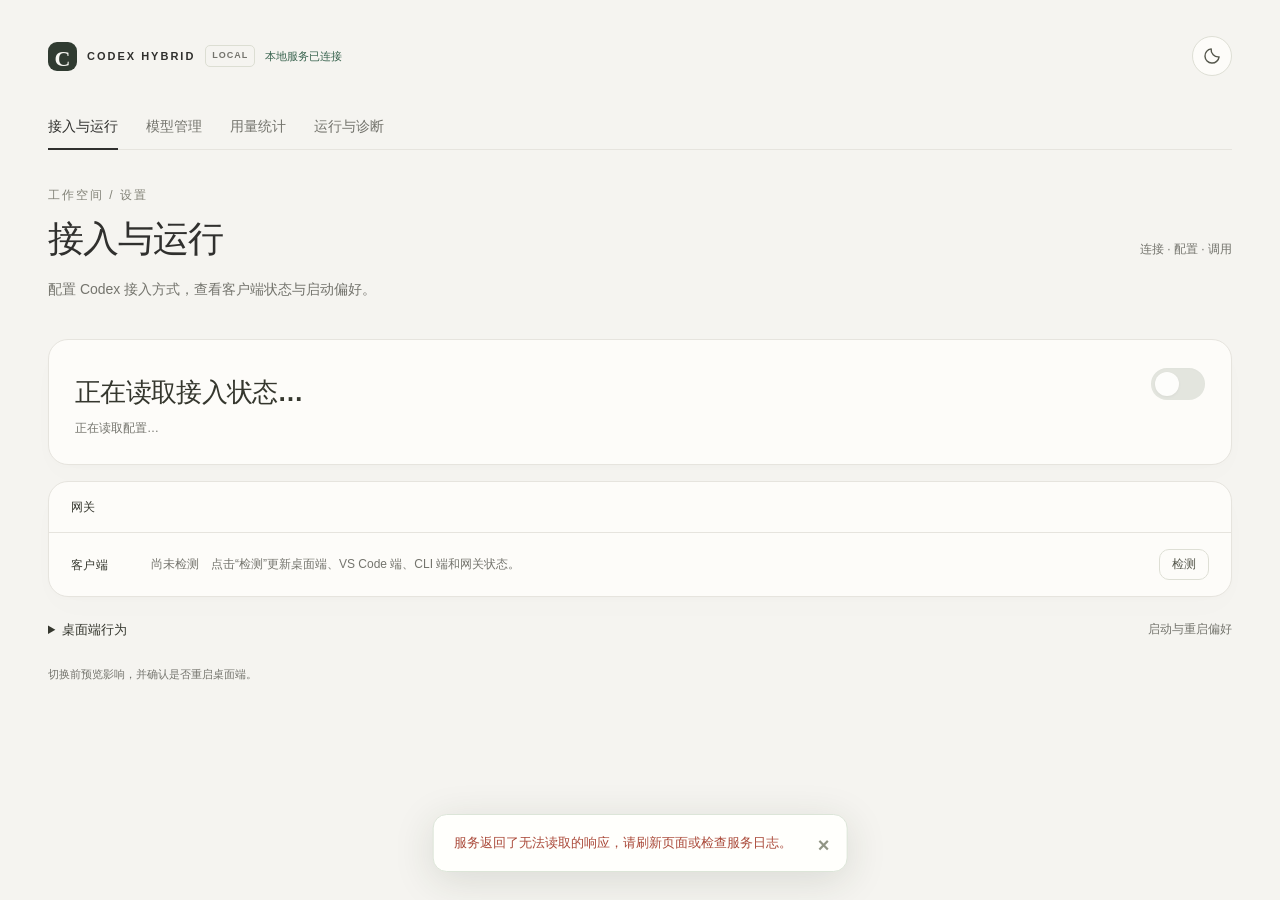
==== commit 4af9731f: "refactor: flatten desktop directory and default management to access page" ====
--- a/src/management/web/index.html
+++ b/src/management/web/index.html
@@ -5,9 +5,14 @@
   <meta name="viewport" content="width=device-width,initial-scale=1">
   <meta name="color-scheme" content="light dark">
   <script src="./theme.js"></script>
-  <title>Codex Hybrid · 模型管理</title>
+  <title>Codex Hybrid · 接入与运行</title>
   <link rel="stylesheet" href="./style.css">
   <script src="./transport.js" defer></script>
+  <script src="./shared/dom.js" defer></script>
+  <script src="./shared/errors.js" defer></script>
+  <script src="./shared/drafts.js" defer></script>
+  <script src="./features/providers.js" defer></script>
+  <script src="./features/routing.js" defer></script>
   <script src="./app.js" defer></script>
   <script src="./models.js" defer></script>
   <script src="./diagnostics.js" defer></script>
@@ -23,9 +28,9 @@
         <svg class="theme-sun" viewBox="0 0 24 24" aria-hidden="true"><circle cx="12" cy="12" r="4"/><path d="M12 2v2m0 16v2M2 12h2m16 0h2M4.9 4.9l1.4 1.4m11.4 11.4 1.4 1.4m0-16.2-1.4 1.4M6.3 17.7l-1.4 1.4"/></svg>
       </button>
     </div>
-    <nav class="page-nav" aria-label="管理页面"><a href="#access" data-page="access">接入与运行</a><a href="#models" data-page="models" aria-current="page">模型管理</a><a href="#usage" data-page="usage">用量统计</a><a href="#diagnostics" data-page="diagnostics">运行与诊断</a></nav>
-    <div class="page-heading"><div><p class="eyebrow">工作空间 / 设置</p><h1 id="page-title" tabindex="-1">模型管理</h1></div><span class="page-label">连接 · 配置 · 调用</span></div>
-    <p id="page-intro" class="intro">选择要在 Codex 中使用的模型，连接与兼容设置集中管理。</p>
+    <nav class="page-nav" aria-label="管理页面"><a href="#access" data-page="access" aria-current="page">接入与运行</a><a href="#models" data-page="models">模型管理</a><a href="#usage" data-page="usage">用量统计</a><a href="#diagnostics" data-page="diagnostics">运行与诊断</a></nav>
+    <div class="page-heading"><div><p class="eyebrow">工作空间 / 设置</p><h1 id="page-title" tabindex="-1">接入与运行</h1></div><span class="page-label">连接 · 配置 · 调用</span></div>
+    <p id="page-intro" class="intro">配置 Codex 接入方式，查看客户端状态与启动偏好。</p>
   </header>
   <section id="desktop-setup" aria-labelledby="desktop-setup-title" hidden>
     <h2 id="desktop-setup-title">欢迎使用 Codex Hybrid</h2>
@@ -33,17 +38,17 @@
     <p class="hint">请先安装并登录 Codex，确保本地存在官方模型缓存。</p>
     <button id="desktop-initialize" type="button">初始化管理配置</button>
   </section>
-  <div id="page-models" class="management-page">
+  <div id="page-models" class="management-page" hidden>
   <section class="providers-section" aria-labelledby="providers-heading">
     <div class="section-head"><div class="section-title"><h2 id="providers-heading">已添加模型</h2><span id="model-count" class="count-badge">0 个模型</span></div><div class="toolbar"><button id="refresh" class="secondary" type="button">刷新</button><button id="manage-connections" class="secondary" type="button">管理连接</button><button id="add-models" type="button">＋ 添加模型</button></div></div>
-    <div class="catalog-notes"><span id="source-note" class="source-label"></span><span id="catalog-status" class="hint" role="status"></span><button type="button" class="help-trigger" aria-label="模型列表更新说明" aria-expanded="false" data-help="添加或删除模型后，请重启 Codex，新列表才会在 Codex 中生效。兼容模式、Key 或 API 地址修改后下一轮生效，无需重启。">?</button><span id="sync-status" class="hint" aria-live="off"></span></div>
+    <div class="catalog-notes"><span id="source-note" class="source-label"></span><span id="catalog-status" class="hint" role="status"></span><button type="button" class="help-trigger" aria-label="模型列表更新说明" aria-expanded="false" data-help="添加或删除模型后，请重启 Codex，新列表才会在 Codex 中生效。内容兼容转换设置、Key 或 API 地址修改后下一轮生效，无需重启。">?</button><span id="sync-status" class="hint" aria-live="off"></span></div>
     <div class="provider-filters"><label for="model-search">搜索已添加模型<input id="model-search" type="search" placeholder="厂商、模型名称或 ID" autocomplete="off"></label><label for="model-filter" hidden>显示范围<select id="model-filter"><option value="all">全部</option><option value="enabled">已启用</option><option value="disabled">含未启用模型</option></select></label><span id="unsaved-status" class="hint" role="status"></span></div>
     <p id="search-empty" class="hint" hidden>没有匹配的厂商或模型。</p>
     <div id="enabled-models" class="enabled-models" aria-label="已添加模型"></div>
     <p class="hint model-membership-note">只有已添加的第三方模型才会进入客户端列表，并可供子 agent 调用。官方模型保持原有管理方式。</p>
   </section>
   </div>
-  <div id="page-access" class="management-page" hidden>
+  <div id="page-access" class="management-page">
   <section class="access-hero" aria-labelledby="access-headline">
     <div class="access-hero-copy">
       <p id="routing-status" class="routing-status access-state" role="status"></p>
@@ -130,15 +135,26 @@
   </section>
   </div>
 </main>
+<dialog id="diagnostic-detail-dialog" class="diagnostic-detail-dialog" aria-labelledby="diagnostic-detail-title" aria-describedby="diagnostic-detail-state">
+  <div class="diagnostic-detail-heading"><div><p class="eyebrow">运行与诊断 / 错误详情</p><h2 id="diagnostic-detail-title">错误详情</h2></div><button id="close-diagnostic-detail" class="icon-button secondary" type="button" aria-label="关闭错误详情" autofocus>×</button></div>
+  <div class="diagnostic-detail-content">
+    <code id="diagnostic-detail-code" class="diagnostic-detail-code"></code>
+    <p id="diagnostic-detail-state" class="hint" role="status"></p>
+    <dl id="diagnostic-detail-context" class="diagnostic-detail-context"></dl>
+    <div class="diagnostic-log-heading"><h3>完整日志记录</h3><span class="hint">敏感字段已隐藏</span></div>
+    <pre class="diagnostic-detail-pre" tabindex="0" aria-label="完整错误日志"><code id="diagnostic-detail-log"></code></pre>
+  </div>
+  <div class="diagnostic-detail-footer"><p class="hint">仅展示本机已保留的记录</p><button id="copy-diagnostic-detail" class="secondary" type="button" disabled>复制记录</button></div>
+</dialog>
 <dialog id="connections-dialog" class="connections-dialog" aria-labelledby="connections-title">
   <div class="model-dialog-heading"><div><p class="eyebrow">工作空间 / 连接</p><h2 id="connections-title">管理连接</h2></div><button id="close-connections" class="icon-button secondary" type="button" aria-label="关闭连接管理">×</button></div>
     <section class="source" aria-labelledby="source-heading">
-      <div class="section-title"><h2 id="source-heading">配置来源</h2><button type="button" class="help-trigger" aria-label="配置来源说明" aria-expanded="false" data-help="独立管理：配置保存在本工具的私有运行目录。CC Switch：只读同步已有 OpenAI / Codex 第三方配置，参数修改请前往 CC Switch。">?</button></div>
+      <div class="section-title"><h2 id="source-heading">配置来源</h2><button type="button" class="help-trigger" aria-label="配置来源说明" aria-expanded="false" data-help="独立管理：配置保存在本工具的私有运行目录。CC Switch：只读同步支持 Responses 的 OpenAI / Codex 第三方配置，参数修改请前往 CC Switch。">?</button></div>
       <div class="mode-buttons"><button id="independent" type="button" aria-pressed="false">独立管理 <small>在这里维护厂商和模型</small></button><button id="cc_switch" type="button" aria-pressed="false">CC Switch <small>只读复用已有配置</small></button></div>
 
       <div id="cc-path" hidden><div class="field-caption"><label for="db-path">数据库位置</label><button type="button" class="help-trigger" aria-label="数据库位置说明" aria-expanded="false" data-help="只读访问 CC Switch 数据库，不回写、不切换当前厂商。每轮调用读取最新 API Key。">?</button></div><div class="path-control"><input id="db-path" spellcheck="false"><button id="save-path" class="secondary" type="button">更新位置</button></div></div>
     </section>
-  <div class="connection-toolbar"><span class="hint">模型选择与兼容设置保存在 Hybrid；CC Switch 配置只读。</span><button id="add-provider" type="button">＋ 添加厂商</button></div>
+  <div class="connection-toolbar"><span class="hint">仅支持 Responses API。模型选择与兼容设置保存在 Hybrid；CC Switch 配置只读。</span><button id="add-provider" type="button">＋ 添加厂商</button></div>
   <div id="providers"></div>
 </dialog>
 <dialog id="add-models-dialog" class="add-models-dialog" aria-labelledby="add-models-title">
@@ -157,12 +173,12 @@
     <dl class="model-detail-meta" id="model-detail-meta"></dl>
     <section id="model-compatibility-setting" class="model-setting" aria-labelledby="model-compatibility-label">
       <div class="model-setting-heading">
-        <div><div class="model-setting-title"><h3 id="model-compatibility-label">开启兼容模式</h3><button type="button" class="help-trigger" aria-label="兼容模式说明" aria-expanded="false" data-help="开启后使用 Portable 统一转换消息、工具和历史，整轮校验后才显示输出。关闭后使用原生实时输出，可按需选择局部适配。仅影响当前模型，保存后下一轮生效；失败不会自动切换模式。">?</button></div><p id="model-compatibility-help" class="hint">统一适配消息与工具，整轮完成后显示输出。</p></div>
+        <div><div class="model-setting-title"><h3 id="model-compatibility-label">Responses · 内容兼容转换</h3><button type="button" class="help-trigger" aria-label="Responses 内容兼容转换说明" aria-expanded="false" data-help="开启后将 Codex 的扩展消息、工具和历史转换为更基础的 Responses 结构，仍请求上游 /responses 接口；整轮校验后才显示输出。关闭后使用原生实时输出，可按需选择局部适配。仅影响当前模型，保存后下一轮生效；失败不会自动切换模式。">?</button></div><p id="model-compatibility-help" class="hint">将消息、工具和历史改写为更基础的 Responses 结构，仍使用 Responses 接口；整轮完成后显示输出。</p></div>
         <button id="model-compatibility" class="routing-toggle" type="button" role="switch" aria-checked="true" aria-labelledby="model-compatibility-label" aria-describedby="model-compatibility-help"><span class="routing-thumb" aria-hidden="true"></span></button>
       </div>
       <fieldset id="model-adaptations" class="model-adaptations">
         <legend>局部适配</legend>
-        <p class="hint adaptation-mode-note"><span class="adaptation-native-note">保留原生实时输出，仅转换所选内容。</span><span class="adaptation-portable-note">兼容模式已接管转换，以下选择保留，关闭后生效。</span></p>
+        <p class="hint adaptation-mode-note"><span class="adaptation-native-note">保留原生实时输出，仅转换所选内容。</span><span class="adaptation-portable-note">内容兼容转换已统一处理内容；以下选择保留，关闭内容兼容转换后生效。</span></p>
         <div class="adaptation-options">
           <div class="adaptation-row"><label for="adapt-agent-messages"><input id="adapt-agent-messages" type="checkbox" value="agent_messages"><span><strong>转换 agent 任务消息</strong><small>将任务正文转为普通消息</small></span></label><button type="button" class="help-trigger" aria-label="转换 agent 任务消息说明" aria-expanded="false" data-help="端点拒绝 agent 消息，或接受请求却不执行其中任务时启用。任务正文转换为普通消息。">?</button></div>
           <div class="adaptation-row"><label for="adapt-standalone-outputs"><input id="adapt-standalone-outputs" type="checkbox" value="standalone_outputs"><span><strong>转换独立工具通知</strong><small>保留通知内容与来源</small></span></label><button type="button" class="help-trigger" aria-label="转换独立工具通知说明" aria-expanded="false" data-help="端点不支持无调用 ID 的工具通知时启用。保留内容与来源，转换为普通消息。">?</button></div>
--- a/src/management/web/style.css
+++ b/src/management/web/style.css
@@ -183,7 +183,27 @@
 .diagnostic-time:focus-visible { outline: 2px solid var(--focus); outline-offset: 3px; }
 .diagnostic-reference { color: var(--muted); background: var(--subtle); padding: 0 5px; border-radius: 4px; font-size: 10px; }
 .diagnostic-record-title { font-weight: 500; }
-.diagnostic-record-meta { margin-top: 3px; font-size: 11px; color: var(--muted); }
+.diagnostic-record-meta { margin-top: 3px; font-size: 11px; color: var(--muted); overflow-wrap: anywhere; }
+.diagnostic-detail-trigger { margin-left: auto; padding: 3px 8px; border: 0; border-radius: 6px; background: transparent; color: var(--muted); font-size: 11px; font-weight: 500; cursor: pointer; }
+.diagnostic-detail-trigger:hover { background: var(--subtle); color: var(--text); }
+dialog.diagnostic-detail-dialog { width: min(720px,calc(100vw - 32px)); max-width: none; max-height: calc(100dvh - 32px); margin: auto; padding: 0; border: 1px solid var(--border); border-radius: 18px; color: var(--text); background: var(--surface); box-shadow: 0 24px 80px #0003; overflow-y: auto; }
+dialog.diagnostic-detail-dialog[open] { display: flex; flex-direction: column; overflow: hidden; }
+.diagnostic-detail-heading { display: flex; flex: none; align-items: flex-start; justify-content: space-between; gap: 16px; padding: 24px 28px 16px; }
+.diagnostic-detail-heading .eyebrow { margin: 0 0 6px; }
+.diagnostic-detail-heading h2 { margin: 0; font-size: 20px; line-height: 1.4; }
+.diagnostic-detail-content { min-height: 0; padding: 0 28px; overflow-y: auto; }
+.diagnostic-detail-code { display: block; overflow-wrap: anywhere; color: var(--diagnostic-error); font-size: 11px; }
+.diagnostic-provider-message { margin: 16px 0; padding: 12px 16px; background: var(--subtle); border-radius: 8px; font-size: 13px; line-height: 1.7; white-space: pre-wrap; overflow-wrap: anywhere; }
+.diagnostic-detail-context { display: grid; grid-template-columns: 88px minmax(0,1fr); gap: 8px 16px; margin: 20px 0 24px; font-size: 12px; }
+.diagnostic-detail-context dt { color: var(--muted); }
+.diagnostic-detail-context dd { margin: 0; overflow-wrap: anywhere; }
+.diagnostic-log-heading { display: flex; align-items: baseline; justify-content: space-between; gap: 12px; }
+.diagnostic-log-heading h3 { margin: 0; font-size: 12px; font-weight: 600; }
+.diagnostic-log-heading .hint { font-size: 11px; }
+.diagnostic-detail-pre { max-height: 320px; margin: 8px 0 0; padding: 16px; border: 1px solid var(--border); border-radius: 10px; background: var(--subtle); color: var(--secondary-text); font: 11px/1.8 ui-monospace,SFMono-Regular,Menlo,monospace; white-space: pre-wrap; overflow-wrap: anywhere; overflow: auto; tab-size: 2; }
+.diagnostic-detail-footer { display: flex; flex: none; align-items: center; justify-content: space-between; gap: 16px; padding: 20px 28px; }
+.diagnostic-detail-footer .hint { margin: 0; font-size: 11px; }
+@media (max-width: 560px) { .diagnostic-detail-heading { padding: 20px 20px 16px; } .diagnostic-detail-heading h2 { font-size: 18px; } .diagnostic-detail-content { padding: 0 20px; } .diagnostic-detail-footer { padding: 16px 20px; } .diagnostic-detail-context { grid-template-columns: 72px minmax(0,1fr); gap: 8px 12px; } }
 .diagnostic-empty { padding: 30px 12px; text-align: center; color: var(--muted); background: var(--empty); border-radius: 10px; }
 @media (max-width: 560px) { .diagnostic-controls { align-items: flex-start; flex-wrap: wrap; } .diagnostic-segments { width: 100%; } .diagnostic-segments button { flex: 1; padding-inline: 8px; } .diagnostic-help { margin-left: auto; } }
 * { box-sizing: border-box; }
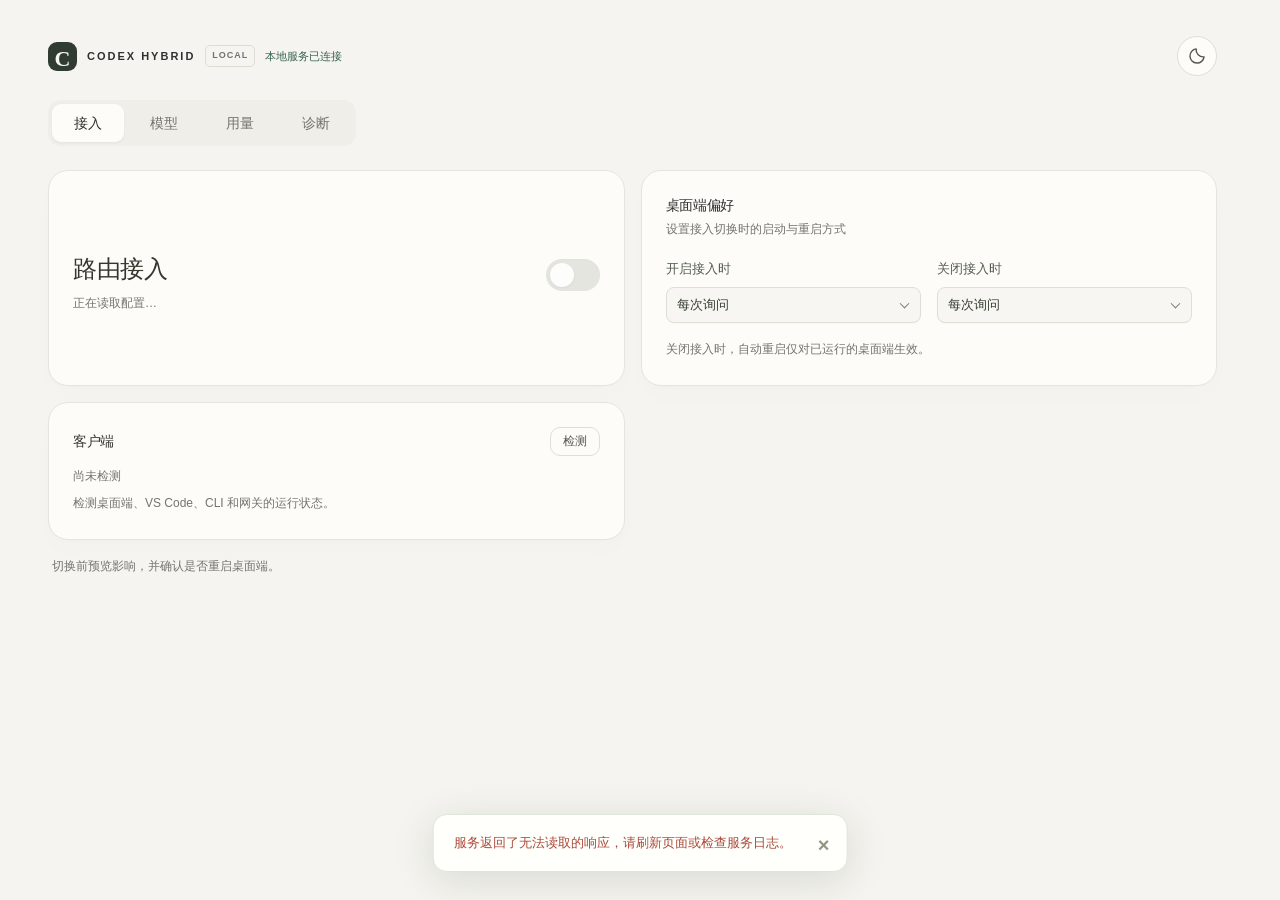
==== commit eb903388: "refactor(web): simplify management navigation and access layout" ====
--- a/src/management/web/index.html
+++ b/src/management/web/index.html
@@ -28,9 +28,8 @@
         <svg class="theme-sun" viewBox="0 0 24 24" aria-hidden="true"><circle cx="12" cy="12" r="4"/><path d="M12 2v2m0 16v2M2 12h2m16 0h2M4.9 4.9l1.4 1.4m11.4 11.4 1.4 1.4m0-16.2-1.4 1.4M6.3 17.7l-1.4 1.4"/></svg>
       </button>
     </div>
-    <nav class="page-nav" aria-label="管理页面"><a href="#access" data-page="access" aria-current="page">接入与运行</a><a href="#models" data-page="models">模型管理</a><a href="#usage" data-page="usage">用量统计</a><a href="#diagnostics" data-page="diagnostics">运行与诊断</a></nav>
-    <div class="page-heading"><div><p class="eyebrow">工作空间 / 设置</p><h1 id="page-title" tabindex="-1">接入与运行</h1></div><span class="page-label">连接 · 配置 · 调用</span></div>
-    <p id="page-intro" class="intro">配置 Codex 接入方式，查看客户端状态与启动偏好。</p>
+    <nav class="page-nav" aria-label="管理页面"><a href="#access" data-page="access" aria-current="page">接入</a><a href="#models" data-page="models">模型</a><a href="#usage" data-page="usage">用量</a><a href="#diagnostics" data-page="diagnostics">诊断</a></nav>
+    <h1 id="page-title" class="visually-hidden" tabindex="-1">接入与运行</h1>
   </header>
   <section id="desktop-setup" aria-labelledby="desktop-setup-title" hidden>
     <h2 id="desktop-setup-title">欢迎使用 Codex Hybrid</h2>
@@ -49,43 +48,38 @@
   </section>
   </div>
   <div id="page-access" class="management-page">
-  <section class="access-hero" aria-labelledby="access-headline">
+  <div class="access-overview">
+  <section class="access-hero access-card" aria-labelledby="access-headline">
     <div class="access-hero-copy">
       <p id="routing-status" class="routing-status access-state" role="status"></p>
-      <h2 id="access-headline" class="access-headline">正在读取接入状态…</h2>
+      <h2 id="access-headline" class="access-headline">路由接入</h2>
       <p id="access-note" class="access-note" role="status">正在读取配置…</p>
+      <p id="forwarding-status" class="hint access-forwarding-status" role="status" hidden></p>
+      <button id="retry-forwarding" class="secondary" type="button" hidden>重试转发</button>
     </div>
     <div class="access-control">
       <p id="routing-label" class="visually-hidden">接入第三方模型</p>
       <button id="routing-toggle" class="routing-toggle" type="button" role="switch" aria-checked="false" aria-labelledby="routing-label" aria-describedby="routing-status" disabled><span class="routing-thumb" aria-hidden="true"></span></button>
     </div>
   </section>
-  <section class="access-status-card" aria-label="运行状态">
-    <div class="access-row">
-      <span class="access-row-label">网关</span>
-      <div class="access-row-body">
-        <p id="forwarding-status" class="hint" role="status"></p>
-        <span id="gateway-activity" class="client-process" role="status" title="仅统计网关请求；Codex 工具执行或等待审批可能仍在进行。" hidden></span>
-      </div>
-      <button id="retry-forwarding" class="secondary access-row-action" type="button" hidden>重试</button>
-    </div>
-    <div class="access-row">
-      <span class="access-row-label">客户端</span>
-      <div class="access-row-body">
-        <div id="client-process-list" class="client-process-clients"><span class="hint">尚未检测</span></div>
-        <p id="client-process-note" class="hint" role="status">点击“检测”更新桌面端、VS Code 端、CLI 端和网关状态。</p>
-      </div>
-      <button id="detect-processes" class="secondary access-row-action" type="button">检测</button>
-    </div>
-  </section>
-  <details class="desktop-behavior">
-    <summary>桌面端行为<span>启动与重启偏好</span></summary>
+  <section class="desktop-behavior access-card" aria-labelledby="desktop-behavior-title">
+    <div class="desktop-behavior-heading"><h2 id="desktop-behavior-title" class="desktop-behavior-title">桌面端偏好</h2><p class="desktop-behavior-description">设置接入切换时的启动与重启方式</p></div>
     <div class="desktop-preferences">
       <div class="desktop-preference-row"><label for="desktop-project">开启接入时</label><div class="desktop-select"><select id="desktop-project"><option value="ask">每次询问</option><option value="auto">自动启动或重启</option><option value="never">不操作桌面端</option></select></div></div>
       <div class="desktop-preference-row"><label for="desktop-openai">关闭接入时</label><div class="desktop-select"><select id="desktop-openai" aria-describedby="desktop-close-note"><option value="ask">每次询问</option><option value="auto">自动重启</option><option value="never">不操作桌面端</option></select></div></div>
     </div>
     <p id="desktop-close-note" class="hint">关闭接入时，自动重启仅对已运行的桌面端生效。</p>
-  </details>
+  </section>
+    <section class="access-row access-card access-clients" aria-labelledby="client-status-title">
+      <h2 id="client-status-title" class="access-row-label">客户端</h2>
+      <div class="access-row-body">
+        <div id="client-process-list" class="client-process-clients"><span class="hint">尚未检测</span></div>
+        <span id="gateway-activity" class="client-process" role="status" title="仅统计网关请求；Codex 工具执行或等待审批可能仍在进行。" hidden></span>
+        <p id="client-process-note" class="hint" role="status">检测桌面端、VS Code、CLI 和网关的运行状态。</p>
+      </div>
+      <button id="detect-processes" class="secondary access-row-action" type="button">检测</button>
+    </section>
+  </div>
   <p class="routing-footnote">切换前预览影响，并确认是否重启桌面端。</p>
   </div>
   <div id="page-usage" class="management-page" hidden>
--- a/src/management/web/style.css
+++ b/src/management/web/style.css
@@ -207,17 +207,16 @@
 .diagnostic-empty { padding: 30px 12px; text-align: center; color: var(--muted); background: var(--empty); border-radius: 10px; }
 @media (max-width: 560px) { .diagnostic-controls { align-items: flex-start; flex-wrap: wrap; } .diagnostic-segments { width: 100%; } .diagnostic-segments button { flex: 1; padding-inline: 8px; } .diagnostic-help { margin-left: auto; } }
 * { box-sizing: border-box; }
+/* Keep the shared shell aligned when pages gain or lose a vertical scrollbar. */
+html { scrollbar-gutter: stable; }
 body { margin: 0; line-height: 1.5; -webkit-font-smoothing: antialiased; }
 main { max-width: 1440px; margin: 0 auto; padding: 36px 48px 80px; }
-header { margin-bottom: 38px; }
+header { margin-bottom: 24px; }
 .brand { display: flex; align-items: center; gap: 10px; font-size: 11px; letter-spacing: 2px; font-weight: 650; }
 .brand-mark { display: grid; place-items: center; width: 29px; height: 29px; border-radius: 9px; background: var(--brand); color: #f7f7f2; font-family: Georgia, serif; font-size: 22px; letter-spacing: -2px; padding-right: 2px; }
 .local-badge { font-size: 9px; letter-spacing: 1px; border: 1px solid var(--badge-border); border-radius: 5px; padding: 3px 6px; color: var(--muted); }
-.page-heading { display: flex; justify-content: space-between; align-items: flex-end; gap: 20px; margin-top: 35px; }
 .eyebrow { color: var(--eyebrow); font-size: 12px; letter-spacing: 2px; margin: 0 0 10px; }
 h1 { font-size: clamp(28px, 3.2vw, 36px); font-weight: 600; letter-spacing: -1px; line-height: 1.3; margin: 0; }
-.page-label { font-size: 12px; color: var(--muted); padding-bottom: 5px; }
-.intro { margin: 14px 0 0; color: var(--muted); font-size: 14px; }
 p { font-size: 13px; line-height: 1.75; }
 section { padding: 26px; background: var(--surface); border: 1px solid var(--border); border-radius: 20px; box-shadow: 0 2px 6px #29292403, 0 12px 32px #29292403; }
 .section-title { display: flex; align-items: center; gap: 10px; flex-wrap: wrap; }
@@ -377,7 +376,7 @@
 .help-panel[data-tone="warning"] { background: var(--warning-surface); color: var(--warning-text); border-color: color-mix(in srgb, var(--warning-text) 25%, transparent); }
 .help-panel-title { display: block; margin-bottom: 6px; font-size: 12px; font-weight: 600; }
 @media (max-width: 1150px) { main { padding: 32px 28px 64px; } .provider-layout { grid-template-columns: 240px minmax(0, 1fr); } .provider-sidebar,.provider-content { padding: 22px; } .models-grid { grid-template-columns: 1fr; } .model-fields { grid-template-columns: repeat(2, minmax(0, 1fr)); } }
-@media (max-width: 720px) { main { padding: 24px 18px 90px; } header { margin-bottom: 28px; } .page-heading { margin-top: 28px; } .page-label { display: none; } section { padding: 20px; border-radius: 14px; } .section-head { gap: 16px; } .toolbar { width: 100%; } .provider-layout { grid-template-columns: 1fr; } .provider-sidebar { border-right: 0; border-bottom: 1px solid var(--border); border-radius: 16px 16px 0 0; } .fields { grid-template-columns: repeat(2,minmax(0,1fr)); gap: 14px; } .model-editor { padding: 16px; } .notifications { bottom: 18px; } .catalog-notes { gap: 6px 8px; } #sync-status { flex-basis: 100%; } }
+@media (max-width: 720px) { main { padding: 24px 18px 90px; } header { margin-bottom: 28px; } section { padding: 20px; border-radius: 14px; } .section-head { gap: 16px; } .toolbar { width: 100%; } .provider-layout { grid-template-columns: 1fr; } .provider-sidebar { border-right: 0; border-bottom: 1px solid var(--border); border-radius: 16px 16px 0 0; } .fields { grid-template-columns: repeat(2,minmax(0,1fr)); gap: 14px; } .model-editor { padding: 16px; } .notifications { bottom: 18px; } .catalog-notes { gap: 6px 8px; } #sync-status { flex-basis: 100%; } }
 @media (max-width: 420px) { .fields { grid-template-columns: 1fr; } .mode-buttons button { padding: 14px 10px; } .toolbar button { padding: 9px 11px; } .path-control { flex-wrap: wrap; } .provider-sidebar,.provider-content { padding: 18px; } .provider-footer { align-items: flex-start; } .model-card-head { align-items: flex-start; } }
 @media (prefers-reduced-motion: reduce) { *, *::before, *::after { transition: none !important; } }
 
@@ -391,12 +390,12 @@
 .routing-warning { padding: 12px 14px; border-radius: 10px; background: var(--warning-surface); color: var(--warning-text); }
 .dialog-actions { display: flex; justify-content: flex-end; gap: 10px; margin-top: 24px; }
 body:has(#routing-dialog[open]) { overflow: hidden; }
-.desktop-behavior { margin-top: 18px; }
-.desktop-behavior summary { cursor: pointer; font-size: 13px; color: var(--heading); }
-.desktop-behavior summary span { float: right; font-size: 12px; color: var(--muted); }
-.desktop-preferences { display: grid; gap: 12px; margin: 18px 0 0; }
-.desktop-preference-row { display: grid; grid-template-columns: minmax(0,1fr) 140px; align-items: center; gap: 12px; }
-.desktop-preference-row label { display: flex; justify-content: center; min-height: 36px; font: inherit; font-size: 13px; line-height: 20px; color: var(--preference-label); margin: 0; padding: 0; }
+.desktop-behavior-title { font-size: 14px; font-weight: 600; }
+.desktop-behavior-description { margin: 4px 0 0; font-size: 12px; font-weight: 400; color: var(--muted); line-height: 1.6; }
+.desktop-preferences { display: grid; grid-template-columns: repeat(2,minmax(0,1fr)); gap: 16px; margin-top: 20px; }
+.desktop-preference-row { display: grid; grid-template-columns: minmax(0,1fr); align-items: center; gap: 8px; }
+.desktop-preference-row label { display: block; font: inherit; font-size: 13px; line-height: 20px; color: var(--preference-label); margin: 0; padding: 0; }
+.desktop-preference-row .desktop-select { width: 100%; }
 .desktop-select { position: relative; width: 140px; height: 36px; }
 .desktop-select::after { content: ""; position: absolute; right: 13px; top: 50%; width: 6px; height: 6px; border-right: 1.5px solid var(--select-arrow); border-bottom: 1.5px solid var(--select-arrow); transform: translateY(-70%) rotate(45deg); pointer-events: none; }
 .desktop-select select { appearance: none; -webkit-appearance: none; display: block; width: 100%; height: 100%; margin: 0; font-family: inherit; font-size: 13px; line-height: 20px; padding: 7px 30px 7px 10px; border: 1px solid var(--control-border); border-radius: 8px; background: var(--field); color: var(--select-text); cursor: pointer; box-shadow: 0 1px 2px #303b3105; }
@@ -416,8 +415,9 @@
 .desktop-select-option:hover, .desktop-select-option:focus { background: var(--select-hover); box-shadow: inset 0 0 0 1px var(--selected-border); }
 @media (forced-colors: active) { .desktop-select-option:focus { outline: 2px solid Highlight; } .desktop-select-option[aria-selected="true"] { color: Highlight; } }
 @media (forced-colors: active) { .desktop-select::after { display: none; } .desktop-select select { appearance: auto; -webkit-appearance: auto; padding-right: 10px; } }
-.desktop-behavior > .hint { margin: 12px 0 0; }
-.routing-footnote { margin: 20px 0 0; font-size: 11px; color: var(--muted); }
+.desktop-behavior > .hint { margin: 16px 0 0; }
+.routing-footnote { margin: 16px 4px 0; font-size: 12px; color: var(--muted); }
+@media (max-width: 560px) { .desktop-preferences { grid-template-columns: 1fr; } }
 @media (max-width: 560px) { .routing-title { font-size: 16px; } }
 #desktop-action-row { display: flex; align-items: center; gap: 8px; margin-top: 16px; }
 #desktop-action-row[hidden] { display: none; }
@@ -528,13 +528,13 @@
 
 /* Shared shell, three focused management pages. */
 .management-page[hidden] { display: none; }
-.page-nav { display: flex; gap: 28px; margin-top: 28px; border-bottom: 1px solid var(--border); }
-.page-nav a { display: inline-flex; align-items: center; min-height: 46px; padding: 10px 0; border-bottom: 2px solid transparent; margin-bottom: -1px; color: var(--muted); text-decoration: none; font-size: 14px; white-space: nowrap; transition: color 160ms, border-color 160ms; }
-.page-nav a:hover { color: var(--text); }
-.page-nav a[aria-current="page"] { color: var(--text); border-bottom-color: var(--text); font-weight: 600; }
-.page-nav a:focus-visible { outline: 2px solid var(--accent); outline-offset: 4px; border-radius: 2px; }
+.page-nav { display: flex; width: fit-content; max-width: 100%; gap: 4px; margin-top: 24px; padding: 4px; border-radius: 13px; background: var(--subtle); }
+.page-nav a { display: inline-flex; align-items: center; justify-content: center; min-height: 38px; padding: 8px 22px; border-radius: 9px; color: var(--muted); text-decoration: none; font-size: 14px; font-weight: 600; white-space: nowrap; transition: color 160ms, background-color 160ms, box-shadow 160ms; }
+.page-nav a:hover { color: var(--text); background: var(--page); }
+.page-nav a[aria-current="page"] { color: var(--text); background: var(--surface); box-shadow: 0 1px 3px #0000000d; }
+.page-nav a:focus-visible { outline: 2px solid var(--accent); outline-offset: 2px; }
 #page-title:focus { outline: none; }
-@media (max-width: 560px) { .page-nav { gap: 0; justify-content: space-between; } .page-nav a { font-size: 13px; } }
+@media (max-width: 560px) { .page-nav { width: 100%; } .page-nav a { flex: 1; min-width: 0; padding-inline: 12px; font-size: 13px; } }
 @media (prefers-reduced-motion: reduce) { .page-nav a { transition: none; } }
 
 @media (max-width: 480px) {
@@ -672,41 +672,39 @@
 @media (max-width: 900px) { .usage-charts { grid-template-columns: 1fr; } .usage-stat { padding: 16px; } }
 @media (max-width: 560px) { .usage-metrics { grid-template-columns: repeat(2,minmax(0,1fr)); gap: 8px; } .usage-panel { padding: 16px; } .usage-controls > * { width: 100%; } .usage-model-filter select { flex: 1; max-width: none; min-width: 0; } .usage-chart-tooltip { top: 6px; right: 6px; width: calc(100% - 12px); } .usage-composition-grid { grid-template-columns: 1fr; gap: 12px; } .usage-composition-card { padding: 12px; } .usage-composition-expand { margin-top: 8px; } dialog.usage-composition-dialog { width: calc(100vw - 16px); padding: 16px; } .usage-composition-dialog-summary { display: block; } .usage-composition-dialog-summary span { display: block; margin-top: 5px; } }
 
-/* Access page: the switch leads, gateway and client status share one card. */
-.access-hero { display: flex; align-items: flex-start; justify-content: space-between; gap: 28px; }
+/* Access settings and client status share equal-width columns. */
+.access-overview { display: grid; grid-template-columns: repeat(2,minmax(0,1fr)); gap: 16px; }
+.access-overview > .access-card { min-width: 0; margin: 0; padding: 24px; border-radius: 20px; }
+@media (max-width: 800px) { .access-overview { grid-template-columns: minmax(0,1fr); grid-auto-rows: auto; } }
+.access-hero { display: flex; align-items: center; justify-content: space-between; gap: 28px; }
 .access-hero-copy { min-width: 0; }
 .access-state { margin: 0; font-size: 14px; font-weight: 600; }
-.access-headline { margin: 10px 0 0; color: var(--heading); font-size: 26px; font-weight: 600; letter-spacing: -.7px; line-height: 1.3; overflow-wrap: anywhere; }
+.access-headline { margin: 10px 0 0; color: var(--heading); font-size: 24px; font-weight: 600; letter-spacing: -.5px; line-height: 1.4; overflow-wrap: anywhere; }
 .access-note { margin: 8px 0 0; color: var(--muted); font-size: 12px; line-height: 1.7; overflow-wrap: anywhere; }
 .access-note:empty { display: none; }
+.access-forwarding-status { margin: 12px 0 0; }
+#retry-forwarding { margin-top: 8px; padding: 6px 12px; font-size: 12px; }
 .access-control { flex: none; padding-top: 2px; }
-.access-status-card { margin-top: 16px; padding: 0; overflow: hidden; }
-.access-row { display: grid; grid-template-columns: 64px minmax(0, 1fr) auto; align-items: center; gap: 8px 16px; padding: 16px 22px; }
-.access-row + .access-row { border-top: 1px solid var(--border); }
-.access-row-label { color: var(--heading); font-size: 12px; font-weight: 600; letter-spacing: .3px; }
-.access-row-body { display: flex; flex-wrap: wrap; align-items: center; gap: 8px 12px; min-width: 0; }
+.access-row { display: grid; grid-template-columns: minmax(0,1fr) auto; grid-template-rows: minmax(28px,auto) 1fr; align-items: start; gap: 10px 16px; }
+.access-row-label { align-self: center; color: var(--heading); font-size: 14px; font-weight: 600; }
+.access-row-body { display: flex; flex-direction: column; align-items: flex-start; gap: 6px; min-width: 0; grid-column: 1 / -1; grid-row: 2; }
 .access-row-body > p { margin: 0; }
 .access-row .client-process-clients { display: flex; flex-wrap: wrap; gap: 8px; }
-.access-row-action { flex: none; padding: 6px 12px; font-size: 12px; }
+.access-row-action { grid-column: 2; grid-row: 1; flex: none; padding: 5px 12px; font-size: 12px; }
 .visually-hidden { position: absolute; width: 1px; height: 1px; margin: -1px; padding: 0; overflow: hidden; clip-path: inset(50%); white-space: nowrap; }
-@media (max-width: 720px) { .access-hero { flex-direction: column; gap: 14px; } .access-control { align-self: flex-end; } .access-row { grid-template-columns: 1fr auto; } .access-row-label { grid-column: 1 / -1; } }
+@media (max-width: 560px) { .access-overview > .access-card { padding: 18px; border-radius: 14px; } .access-hero { gap: 16px; } .access-headline { font-size: 21px; } }
 
 /* Desktop shell density: the packaged window is 900x640. */
 :root.desktop-shell main { padding: 16px 20px 32px; }
 :root.desktop-shell header { margin-bottom: 16px; }
 :root.desktop-shell .brand-mark { width: 24px; height: 24px; border-radius: 7px; font-size: 18px; }
-:root.desktop-shell .page-nav { gap: 20px; margin-top: 12px; }
-:root.desktop-shell .page-nav a { min-height: 34px; padding: 6px 0; font-size: 13px; }
-:root.desktop-shell .page-heading { margin-top: 14px; }
+:root.desktop-shell .page-nav { margin-top: 16px; }
+:root.desktop-shell .page-nav a { min-height: 34px; padding: 6px 18px; font-size: 13px; }
 :root.desktop-shell .eyebrow { margin-bottom: 4px; font-size: 10px; letter-spacing: 1.4px; }
 :root.desktop-shell h1 { font-size: 24px; letter-spacing: -.5px; }
-:root.desktop-shell .page-label { padding-bottom: 2px; font-size: 11px; }
-:root.desktop-shell .intro { margin-top: 6px; font-size: 12px; }
 :root.desktop-shell .management-page > section { padding: 16px; border-radius: 14px; }
-:root.desktop-shell .management-page > .access-status-card { padding: 0; }
+:root.desktop-shell .access-overview > .access-card { padding: 16px; border-radius: 14px; }
 :root.desktop-shell .management-page > .providers-section { padding: 0; border: 0; border-radius: 0; box-shadow: none; }
 :root.desktop-shell .access-headline { margin-top: 8px; font-size: 21px; }
-:root.desktop-shell .access-row { padding: 12px 16px; }
-:root.desktop-shell .desktop-behavior,
 :root.desktop-shell .routing-footnote { margin-top: 12px; }
 .access-state:empty { display: none; }
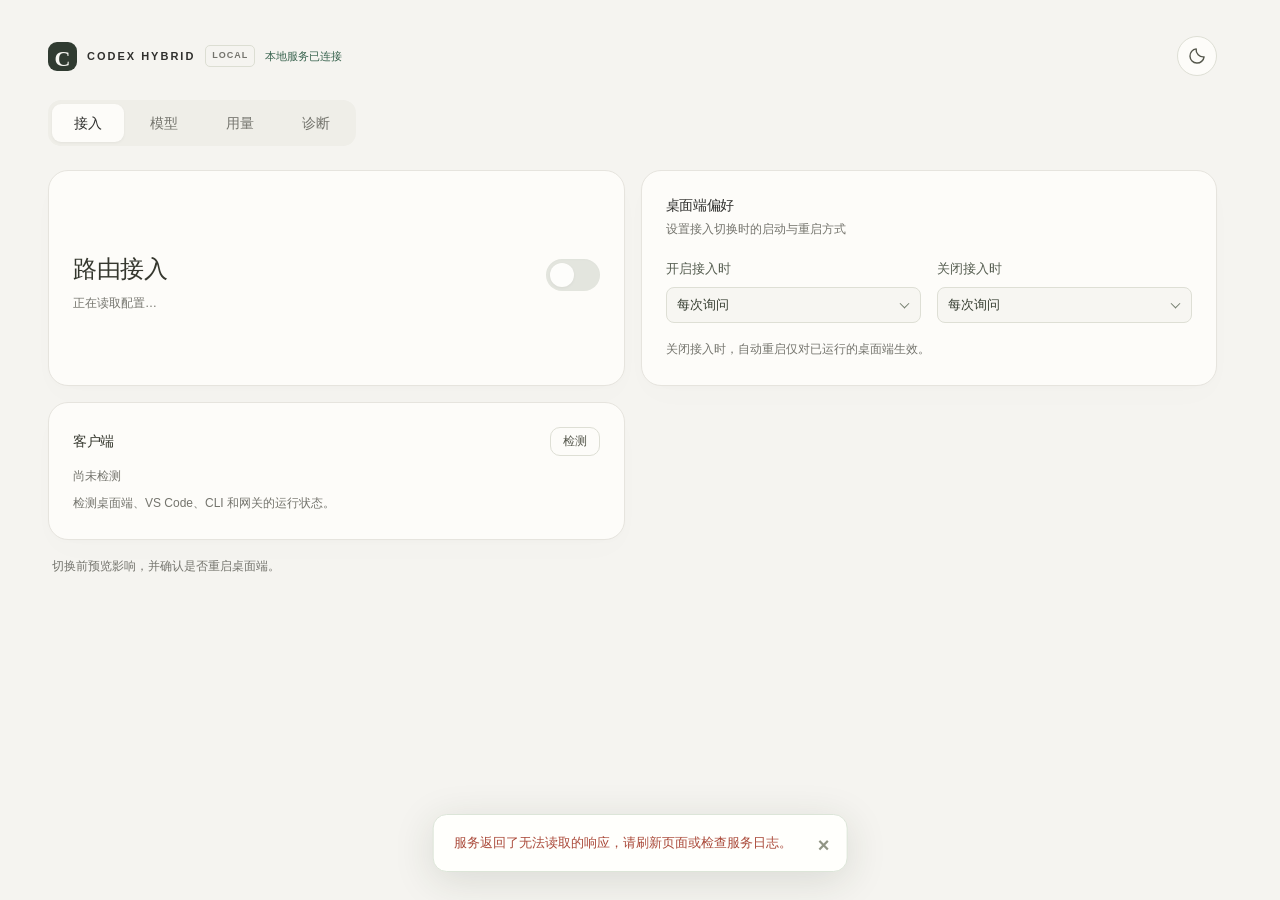
==== commit a045d8cd: "feat(management): add CC Switch provider toggles and shared model details Persist source-scoped prov" ====
--- a/src/management/web/index.html
+++ b/src/management/web/index.html
@@ -184,7 +184,7 @@
     <div class="model-detail-connection"><p id="model-detail-protocol" class="hint"></p><div id="model-detail-test"></div></div>
     <p id="model-detail-error" class="error" role="alert"></p>
   </div>
-  <footer class="dialog-actions model-detail-actions"><div class="model-remove-action"><button id="remove-model" class="secondary text-danger" type="button">移除模型</button><button type="button" class="help-trigger" aria-label="移除模型说明" aria-expanded="false" data-help="仅从 Hybrid 可用列表移除，原始连接配置仍会保留。你可以随时重新添加。">?</button></div><button id="save-model-detail" type="button">保存设置</button></footer>
+  <footer class="dialog-actions model-detail-actions"><div id="model-remove-action" class="model-remove-action"><button id="remove-model" class="secondary text-danger" type="button">移除模型</button><button type="button" class="help-trigger" aria-label="移除模型说明" aria-expanded="false" data-help="仅从 Hybrid 可用列表移除，原始连接配置仍会保留。你可以随时重新添加。">?</button></div><button id="save-model-detail" type="button">保存设置</button></footer>
 </dialog>
 <dialog id="routing-dialog" aria-labelledby="routing-dialog-title" aria-describedby="routing-dialog-description">
   <form method="dialog">
--- a/src/management/web/style.css
+++ b/src/management/web/style.css
@@ -708,3 +708,31 @@
 :root.desktop-shell .access-headline { margin-top: 8px; font-size: 21px; }
 :root.desktop-shell .routing-footnote { margin-top: 12px; }
 .access-state:empty { display: none; }
+
+/* Keep dialog controls visible while the dialog content scrolls. */
+.connections-dialog > .model-dialog-heading,
+.add-models-dialog > .model-dialog-heading {
+  position: sticky; top: -28px; z-index: 2;
+  margin: -28px -28px 24px; padding: 28px;
+  background: var(--surface); border-bottom: 1px solid var(--border);
+}
+.model-detail-dialog > .model-dialog-heading {
+  position: sticky; top: 0; z-index: 2;
+  padding-bottom: 14px; background: var(--surface);
+  border-bottom: 1px solid var(--border);
+}
+.usage-composition-dialog-heading {
+  position: sticky; top: -24px; z-index: 2;
+  margin: -24px -24px 0; padding: 24px;
+  background: var(--surface); border-bottom: 1px solid var(--border);
+}
+.cc-model-detail { margin-top: 8px; padding: 4px 8px; font-size: 11px; }
+.disabled-providers { margin-top: 24px; }
+.disabled-providers > summary { padding: 16px 0; cursor: pointer; color: var(--muted); }
+.model-remove-action[hidden] { display: none; }
+.model-detail-actions:has(.model-remove-action[hidden]) { justify-content: flex-end; }
+@media (max-width: 560px) {
+  dialog.connections-dialog { padding: 16px; }
+  .connections-dialog > .model-dialog-heading { top: -16px; margin: -16px -16px 24px; padding: 16px; }
+  .usage-composition-dialog-heading { top: -16px; margin: -16px -16px 0; padding: 16px; }
+}
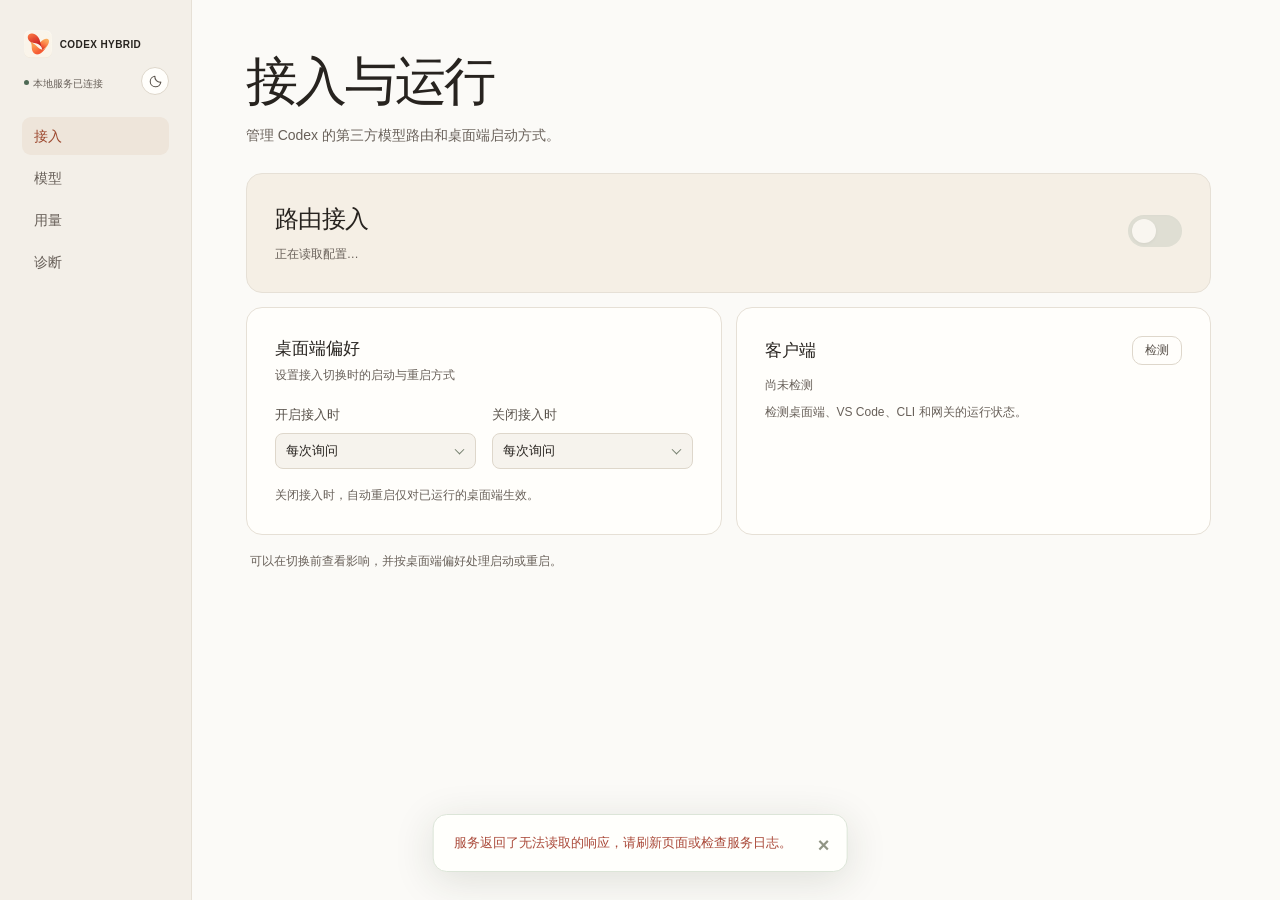
==== commit 10769598: "feat(management): redesign dashboard and align app branding" ====
--- a/src/management/web/index.html
+++ b/src/management/web/index.html
@@ -6,6 +6,7 @@
   <meta name="color-scheme" content="light dark">
   <script src="./theme.js"></script>
   <title>Codex Hybrid · 接入与运行</title>
+  <link rel="icon" type="image/png" sizes="128x128" href="./app-icon.png">
   <link rel="stylesheet" href="./style.css">
   <script src="./transport.js" defer></script>
   <script src="./shared/dom.js" defer></script>
@@ -20,9 +21,9 @@
   <script src="./desktop.js" defer></script>
 </head>
 <body>
-<main>
+<main class="management-shell">
   <header>
-    <div class="header-toolbar"><div class="brand"><span class="brand-mark" aria-hidden="true">C</span> CODEX HYBRID <span class="local-badge">LOCAL</span><span id="connection-indicator" class="connection-indicator" role="status">正在连接</span></div>
+    <div class="header-toolbar"><div class="brand"><img class="brand-mark" src="./app-icon.png" alt="" width="32" height="32"> CODEX HYBRID <span class="local-badge">LOCAL</span><span id="connection-indicator" class="connection-indicator" role="status">正在连接</span></div>
       <button id="theme-toggle" class="theme-toggle secondary" type="button" aria-label="切换到夜间模式" title="切换到夜间模式" aria-pressed="false">
         <svg class="theme-moon" viewBox="0 0 24 24" aria-hidden="true"><path d="M20.5 13A8.5 8.5 0 0 1 11 3.5 8.5 8.5 0 1 0 20.5 13Z"/></svg>
         <svg class="theme-sun" viewBox="0 0 24 24" aria-hidden="true"><circle cx="12" cy="12" r="4"/><path d="M12 2v2m0 16v2M2 12h2m16 0h2M4.9 4.9l1.4 1.4m11.4 11.4 1.4 1.4m0-16.2-1.4 1.4M6.3 17.7l-1.4 1.4"/></svg>
@@ -38,22 +39,30 @@
     <button id="desktop-initialize" type="button">初始化管理配置</button>
   </section>
   <div id="page-models" class="management-page" hidden>
+  <div class="management-title">
+    <div><h2>模型管理</h2><p>选择 Codex 可以调用的第三方模型，并管理厂商连接。</p></div>
+    <div class="management-title-actions"><button id="refresh" class="secondary" type="button">刷新</button><button id="manage-connections" class="secondary" type="button">管理连接</button><button id="add-models" type="button">＋ 添加模型</button></div>
+  </div>
   <section class="providers-section" aria-labelledby="providers-heading">
-    <div class="section-head"><div class="section-title"><h2 id="providers-heading">已添加模型</h2><span id="model-count" class="count-badge">0 个模型</span></div><div class="toolbar"><button id="refresh" class="secondary" type="button">刷新</button><button id="manage-connections" class="secondary" type="button">管理连接</button><button id="add-models" type="button">＋ 添加模型</button></div></div>
+    <div class="model-list-header">
+      <div class="section-title"><h3 id="providers-heading">已添加模型</h3><span id="model-count" class="count-badge">0 个模型</span></div>
+      <div class="provider-filters"><label for="model-search"><span class="visually-hidden">搜索已添加模型</span><input id="model-search" type="search" placeholder="搜索厂商、模型名称或 ID" autocomplete="off"></label><label for="model-filter" hidden>显示范围<select id="model-filter"><option value="all">全部</option><option value="enabled">已启用</option><option value="disabled">含未启用模型</option></select></label></div>
+    </div>
     <div class="catalog-notes"><span id="source-note" class="source-label"></span><span id="catalog-status" class="hint" role="status"></span><button type="button" class="help-trigger" aria-label="模型列表更新说明" aria-expanded="false" data-help="添加或删除模型后，请重启 Codex，新列表才会在 Codex 中生效。内容兼容转换设置、Key 或 API 地址修改后下一轮生效，无需重启。">?</button><span id="sync-status" class="hint" aria-live="off"></span></div>
-    <div class="provider-filters"><label for="model-search">搜索已添加模型<input id="model-search" type="search" placeholder="厂商、模型名称或 ID" autocomplete="off"></label><label for="model-filter" hidden>显示范围<select id="model-filter"><option value="all">全部</option><option value="enabled">已启用</option><option value="disabled">含未启用模型</option></select></label><span id="unsaved-status" class="hint" role="status"></span></div>
+    <span id="unsaved-status" class="hint" role="status"></span>
     <p id="search-empty" class="hint" hidden>没有匹配的厂商或模型。</p>
     <div id="enabled-models" class="enabled-models" aria-label="已添加模型"></div>
     <p class="hint model-membership-note">只有已添加的第三方模型才会进入客户端列表，并可供子 agent 调用。官方模型保持原有管理方式。</p>
   </section>
   </div>
   <div id="page-access" class="management-page">
+  <div class="management-title"><div><h2>接入与运行</h2><p>管理 Codex 的第三方模型路由和桌面端启动方式。</p></div></div>
   <div class="access-overview">
   <section class="access-hero access-card" aria-labelledby="access-headline">
     <div class="access-hero-copy">
+      <h3 id="access-headline" class="access-headline">路由接入</h3>
+      <p id="access-note" class="access-note" role="status">正在读取配置…</p>
       <p id="routing-status" class="routing-status access-state" role="status"></p>
-      <h2 id="access-headline" class="access-headline">路由接入</h2>
-      <p id="access-note" class="access-note" role="status">正在读取配置…</p>
       <p id="forwarding-status" class="hint access-forwarding-status" role="status" hidden></p>
       <button id="retry-forwarding" class="secondary" type="button" hidden>重试转发</button>
     </div>
@@ -63,7 +72,7 @@
     </div>
   </section>
   <section class="desktop-behavior access-card" aria-labelledby="desktop-behavior-title">
-    <div class="desktop-behavior-heading"><h2 id="desktop-behavior-title" class="desktop-behavior-title">桌面端偏好</h2><p class="desktop-behavior-description">设置接入切换时的启动与重启方式</p></div>
+    <div class="desktop-behavior-heading"><h3 id="desktop-behavior-title" class="desktop-behavior-title">桌面端偏好</h3><p class="desktop-behavior-description">设置接入切换时的启动与重启方式</p></div>
     <div class="desktop-preferences">
       <div class="desktop-preference-row"><label for="desktop-project">开启接入时</label><div class="desktop-select"><select id="desktop-project"><option value="ask">每次询问</option><option value="auto">自动启动或重启</option><option value="never">不操作桌面端</option></select></div></div>
       <div class="desktop-preference-row"><label for="desktop-openai">关闭接入时</label><div class="desktop-select"><select id="desktop-openai" aria-describedby="desktop-close-note"><option value="ask">每次询问</option><option value="auto">自动重启</option><option value="never">不操作桌面端</option></select></div></div>
@@ -71,7 +80,7 @@
     <p id="desktop-close-note" class="hint">关闭接入时，自动重启仅对已运行的桌面端生效。</p>
   </section>
     <section class="access-row access-card access-clients" aria-labelledby="client-status-title">
-      <h2 id="client-status-title" class="access-row-label">客户端</h2>
+      <h3 id="client-status-title" class="access-row-label">客户端</h3>
       <div class="access-row-body">
         <div id="client-process-list" class="client-process-clients"><span class="hint">尚未检测</span></div>
         <span id="gateway-activity" class="client-process" role="status" title="仅统计网关请求；Codex 工具执行或等待审批可能仍在进行。" hidden></span>
@@ -80,26 +89,53 @@
       <button id="detect-processes" class="secondary access-row-action" type="button">检测</button>
     </section>
   </div>
-  <p class="routing-footnote">切换前预览影响，并确认是否重启桌面端。</p>
+  <p class="routing-footnote">可以在切换前查看影响，并按桌面端偏好处理启动或重启。</p>
   </div>
   <div id="page-usage" class="management-page" hidden>
-    <section aria-labelledby="usage-heading">
-      <div class="section-head"><div class="section-title"><h2 id="usage-heading">用量概览</h2><span class="count-badge">HYBRID</span></div><button id="refresh-usage" class="secondary" type="button">刷新 ↻</button></div>
+    <section class="usage-dashboard" aria-labelledby="usage-heading">
+      <div class="management-title">
+        <div><h2 id="usage-heading">用量概览</h2><p>经 Hybrid 转发的模型请求与 Token 用量</p></div>
+      </div>
       <div class="usage-controls">
-        <div id="usage-period" class="diagnostic-segments" role="group" aria-label="用量统计时间范围；昨天和今天按本地时间 00:00 至 24:00">
-          <button type="button" data-period="yesterday" aria-pressed="false">昨天</button><button type="button" data-period="today" aria-pressed="false">今天</button><button type="button" data-period="7" aria-pressed="true">近7天</button><button type="button" data-period="30" aria-pressed="false">近30天</button>
-        </div>
-        <label class="usage-model-filter" for="usage-model">模型 <select id="usage-model"><option value="">全部模型</option></select></label>
+        <div id="usage-period" class="management-segments" role="group" aria-label="用量统计时间范围">
+          <button type="button" data-period="yesterday" aria-pressed="false">昨天</button><button type="button" data-period="today" aria-pressed="false">今天</button><button type="button" data-period="7" aria-pressed="true">近 7 天</button><button type="button" data-period="30" aria-pressed="false">近 30 天</button>
+        </div>
+        <div class="usage-filter-actions">
+          <label class="usage-model-filter" for="usage-model"><span class="visually-hidden">模型</span><select id="usage-model"><option value="">全部模型</option></select></label>
+          <button id="refresh-usage" class="usage-refresh secondary" type="button"><span aria-hidden="true">↻</span> 刷新</button>
+        </div>
       </div>
       <p id="usage-status" class="hint" role="status">正在读取用量…</p>
       <div id="usage-content" hidden>
         <div class="usage-metrics" id="usage-metrics"></div>
         <div class="usage-charts">
-          <div class="usage-panel"><div class="section-head"><h3>使用趋势</h3><div id="usage-metric" class="diagnostic-segments" role="group" aria-label="趋势指标"><button type="button" data-metric="total_tokens" aria-pressed="true">Tokens</button><button type="button" data-metric="requests" aria-pressed="false">请求数</button></div></div><p id="usage-trend-note" class="hint">每个模型一种颜色，柱内按模型堆叠 · 按 UTC 日期分组</p><div id="usage-model-legend" class="usage-model-legend" aria-label="模型颜色图例"></div><div class="usage-chart-stage"><div id="usage-trend"></div><div id="usage-chart-tooltip" class="usage-chart-tooltip" role="status" aria-live="polite" hidden></div></div></div>
-          <div class="usage-panel"><h3>模型用量排行</h3><p class="hint">按总 Token 用量排序 · 色条仅标识模型</p><div id="usage-ranking"></div></div>
-        </div>
-        <div class="usage-panel usage-composition-panel"><div class="section-head"><div><h3>Token 构成</h3><p class="hint">每个模型单独展示，浅色为缓存命中，中色为缓存未命中，深色为输出</p></div></div><div id="usage-composition-charts" class="usage-composition-grid"></div></div>
-        <div class="usage-panel usage-details"><h3>模型用量明细</h3><p class="hint">缓存命中已包含在输入 Tokens 中；未命中输入按输入减去缓存命中计算。</p><div class="usage-table-scroll"><table class="usage-table"><caption class="hint">未返回用量的请求仅计入请求数。</caption><thead><tr><th scope="col">模型</th><th scope="col">请求数</th><th scope="col">输入 Tokens</th><th scope="col">缓存命中</th><th scope="col">缓存未命中</th><th scope="col">输出 Tokens</th><th scope="col">总 Tokens</th></tr></thead><tbody id="usage-model-rows"></tbody></table></div></div>
+          <section class="usage-panel" aria-labelledby="usage-trend-heading">
+            <div class="usage-panel-heading">
+              <div><h3 id="usage-trend-heading">使用趋势</h3><p id="usage-trend-note" class="hint"></p></div>
+              <div id="usage-metric" class="management-segments" role="group" aria-label="趋势指标"><button type="button" data-metric="total_tokens" aria-pressed="true">Tokens</button><button type="button" data-metric="requests" aria-pressed="false">请求数</button></div>
+            </div>
+            <div class="usage-chart-stage">
+              <div id="usage-trend" tabindex="0" role="region" aria-label="使用趋势图，可横向滚动"></div>
+              <div id="usage-chart-tooltip" class="usage-chart-tooltip" role="status" aria-live="polite" hidden></div>
+            </div>
+            <div id="usage-model-legend" class="usage-model-legend" aria-label="模型颜色图例"></div>
+          </section>
+          <section class="usage-panel" aria-labelledby="usage-ranking-heading">
+            <h3 id="usage-ranking-heading">模型用量排行</h3>
+            <p class="hint">按总 Token 用量排序</p>
+            <div id="usage-ranking"></div>
+          </section>
+        </div>
+        <section class="usage-panel usage-composition-panel" aria-labelledby="usage-composition-heading">
+          <h3 id="usage-composition-heading">Token 构成</h3>
+          <p class="hint">每个模型单独展示，浅色为缓存命中，中色为缓存未命中，深色为输出。</p>
+          <div id="usage-composition-charts" class="usage-composition-grid"></div>
+        </section>
+        <section class="usage-panel usage-details" aria-labelledby="usage-details-heading">
+          <h3 id="usage-details-heading">模型用量明细</h3>
+          <p class="hint">缓存命中已包含在输入 Tokens 中，未命中输入按输入减去缓存命中计算。</p>
+          <div class="usage-table-scroll" tabindex="0" role="region" aria-labelledby="usage-details-heading"><table class="usage-table"><caption class="hint">未返回用量的请求仅计入请求数。</caption><thead><tr><th scope="col">模型</th><th scope="col">请求数</th><th scope="col">输入 Tokens</th><th scope="col">缓存命中</th><th scope="col">缓存未命中</th><th scope="col">输出 Tokens</th><th scope="col">总 Tokens</th></tr></thead><tbody id="usage-model-rows"></tbody></table></div>
+        </section>
       </div>
       <p class="hint usage-footnote">仅统计经过 Hybrid 且已保留日志的请求，不代表服务商账单。历史记录可能因日志轮转被清理。</p>
     </section>
@@ -112,14 +148,21 @@
     <div id="usage-composition-dialog-body"></div>
   </dialog>
   <div id="page-diagnostics" class="management-page" hidden>
-  <section class="diagnostics-section" aria-labelledby="diagnostics-heading">
-    <div class="section-head"><h2 id="diagnostics-heading">运行与诊断</h2><div class="toolbar"><button id="refresh-diagnostics" class="secondary" type="button">刷新 ↻</button><button id="export-diagnostics" class="secondary" type="button">下载诊断 ↓</button></div></div>
+  <div class="management-title">
+    <div><h2 id="diagnostics-heading">运行与诊断</h2><p>查看本地服务状态和请求错误，或下载脱敏诊断。</p></div>
+    <div class="management-title-actions"><button id="refresh-diagnostics" class="secondary" type="button">刷新</button><button id="export-diagnostics" class="secondary" type="button">下载诊断 ↓</button></div>
+  </div>
+  <section class="diagnostic-service" aria-labelledby="diagnostic-service-heading">
+    <h3 id="diagnostic-service-heading">本地服务</h3>
     <div class="diagnostic-statusbar"><p id="service-status" role="status">正在读取服务运行状态…</p><span id="diagnostic-updated" class="hint"></span></div>
+  </section>
+  <section class="diagnostics-section" aria-labelledby="diagnostic-errors-heading">
+    <h3 id="diagnostic-errors-heading">请求错误</h3>
     <div class="diagnostic-controls">
-      <div id="diagnostic-period" class="diagnostic-segments" role="group" aria-label="错误记录时间范围">
-        <button type="button" data-period="1" aria-pressed="true">近24小时</button>
-        <button type="button" data-period="7" aria-pressed="false">近7天</button>
-        <button type="button" data-period="30" aria-pressed="false">近30天</button>
+      <div id="diagnostic-period" class="management-segments" role="group" aria-label="错误记录时间范围">
+        <button type="button" data-period="1" aria-pressed="true">近 24 小时</button>
+        <button type="button" data-period="7" aria-pressed="false">近 7 天</button>
+        <button type="button" data-period="30" aria-pressed="false">近 30 天</button>
         <button type="button" data-period="all" aria-pressed="false">全部</button>
       </div>
       <div class="diagnostic-help"><span>说明</span><button type="button" class="help-trigger" aria-label="错误摘要与诊断说明" aria-expanded="false" data-help="按所选时间范围查看已保留的错误记录，敏感信息已隐藏。历史记录可能因清理而不完整；缺少发生时间的记录会标明参考时间。将指针移到记录时间上或聚焦时间，可查看完整日期及时间依据。下载的诊断文件仅保存到本机。">?</button></div>
--- a/src/management/web/style.css
+++ b/src/management/web/style.css
@@ -23,7 +23,6 @@
   --dirty: #956c24;
   --diagnostic-error: #a45548;
   --empty: #f7f8f2;
-  --brand: #303b31;
   --badge-border: #dcded3;
   --eyebrow: #828277;
   --section-index: #99998b;
@@ -99,7 +98,6 @@
   --dirty: #f4d18c;
   --diagnostic-error: #ffab9e;
   --empty: #2b2b2f;
-  --brand: #35493c;
   --badge-border: #505057;
   --eyebrow: #aeaeb8;
   --section-index: #aeaeb8;
@@ -157,7 +155,6 @@
   font-synthesis: none;
 }
 .clipboard-fallback { position: fixed; left: -9999px; top: 0; width: 1px; height: 1px; opacity: 0; }
-.diagnostics-section { margin-top: 28px; }
 .connection-indicator { color: var(--accent); font-size: 11px; letter-spacing: 0; }
 .connection-indicator.offline { color: var(--error); }
 .provider-filters { display: flex; align-items: flex-end; gap: 16px; margin: 16px 0; flex-wrap: wrap; }
@@ -169,9 +166,6 @@
 .diagnostic-statusbar p { margin: 0; color: var(--muted); font-size: 12px; }
 .diagnostic-running::before { content: ""; display: inline-block; width: 6px; height: 6px; border-radius: 50%; background: var(--accent); margin-right: 8px; vertical-align: middle; }
 .diagnostic-controls { display: flex; align-items: center; justify-content: space-between; gap: 12px; margin-bottom: 22px; }
-.diagnostic-segments { display: inline-flex; padding: 3px; gap: 2px; background: var(--subtle); border-radius: 9px; }
-.diagnostic-segments button { background: transparent; color: var(--muted); border: 0; border-radius: 6px; padding: 7px 12px; font-size: 12px; white-space: nowrap; }
-.diagnostic-segments button[aria-pressed="true"] { background: var(--surface); color: var(--accent); box-shadow: 0 1px 4px #29292412; }
 .diagnostic-help { display: flex; align-items: center; gap: 7px; font-size: 12px; color: var(--muted); }
 .diagnostic-group + .diagnostic-group { margin-top: 24px; }
 .diagnostic-group-heading { display: flex; align-items: center; gap: 8px; margin-bottom: 8px; }
@@ -205,7 +199,7 @@
 .diagnostic-detail-footer .hint { margin: 0; font-size: 11px; }
 @media (max-width: 560px) { .diagnostic-detail-heading { padding: 20px 20px 16px; } .diagnostic-detail-heading h2 { font-size: 18px; } .diagnostic-detail-content { padding: 0 20px; } .diagnostic-detail-footer { padding: 16px 20px; } .diagnostic-detail-context { grid-template-columns: 72px minmax(0,1fr); gap: 8px 12px; } }
 .diagnostic-empty { padding: 30px 12px; text-align: center; color: var(--muted); background: var(--empty); border-radius: 10px; }
-@media (max-width: 560px) { .diagnostic-controls { align-items: flex-start; flex-wrap: wrap; } .diagnostic-segments { width: 100%; } .diagnostic-segments button { flex: 1; padding-inline: 8px; } .diagnostic-help { margin-left: auto; } }
+@media (max-width: 560px) { .diagnostic-controls { align-items: flex-start; flex-wrap: wrap; } .diagnostic-help { margin-left: auto; } }
 * { box-sizing: border-box; }
 /* Keep the shared shell aligned when pages gain or lose a vertical scrollbar. */
 html { scrollbar-gutter: stable; }
@@ -213,7 +207,7 @@
 main { max-width: 1440px; margin: 0 auto; padding: 36px 48px 80px; }
 header { margin-bottom: 24px; }
 .brand { display: flex; align-items: center; gap: 10px; font-size: 11px; letter-spacing: 2px; font-weight: 650; }
-.brand-mark { display: grid; place-items: center; width: 29px; height: 29px; border-radius: 9px; background: var(--brand); color: #f7f7f2; font-family: Georgia, serif; font-size: 22px; letter-spacing: -2px; padding-right: 2px; }
+.brand-mark { display: block; flex: none; }
 .local-badge { font-size: 9px; letter-spacing: 1px; border: 1px solid var(--badge-border); border-radius: 5px; padding: 3px 6px; color: var(--muted); }
 .eyebrow { color: var(--eyebrow); font-size: 12px; letter-spacing: 2px; margin: 0 0 10px; }
 h1 { font-size: clamp(28px, 3.2vw, 36px); font-weight: 600; letter-spacing: -1px; line-height: 1.3; margin: 0; }
@@ -556,33 +550,148 @@
 .desktop-unconfigured .management-page,.desktop-unconfigured .page-nav {display:none}
 #desktop-setup {padding:1.5rem 0}
 
-/* Usage shares the management palette in both themes. */
-.usage-controls { display: flex; justify-content: space-between; align-items: center; flex-wrap: wrap; gap: 16px; margin-top: 24px; }
-.usage-model-filter { display: flex; flex-direction: row; align-items: center; gap: 12px; font-size: 12px; color: var(--muted); min-width: 0; }
-.usage-model-filter select { width: 240px; max-width: 60vw; margin: 0; }
-.usage-metrics { display: grid; grid-template-columns: repeat(auto-fit,minmax(168px,1fr)); gap: 12px; margin: 24px 0; }
-.usage-stat { padding: 20px; min-width: 0; border: 1px solid var(--border); border-radius: 12px; background: var(--surface); }
-.usage-stat strong { display: block; font-size: clamp(22px,2.4vw,32px); font-weight: 550; letter-spacing: -1px; margin: 8px 0; font-variant-numeric: tabular-nums; overflow-wrap: anywhere; }
-.usage-stat small { color: var(--muted); font-size: 11px; }
-.usage-charts { display: grid; grid-template-columns: minmax(0,2fr) minmax(0,1fr); gap: 20px; }
-.usage-panel { padding: 24px; border: 1px solid var(--border); border-radius: 12px; background: var(--surface); min-width: 0; }
-.usage-panel h3 { margin: 0; font-size: 14px; font-weight: 600; }
-.usage-panel .hint { font-size: 11px; }
-.usage-model-legend { display: flex; flex-wrap: wrap; gap: 8px 14px; margin-top: 16px; }
+/* Four management pages share the palette and navigation layout. */
+:root:has(> body:not(.desktop-unconfigured) > .management-shell) {
+  --page: #fbfaf7;
+  --surface: #fffefb;
+  --field: #f6f3ed;
+  --subtle: #efebe4;
+  --text: #27231f;
+  --heading: #27231f;
+  --muted: #686059;
+  --secondary-text: #58514a;
+  --border: #e6e0d6;
+  --control-border: #ded7cb;
+  --selected: #eee5da;
+  --accent: #9d492f;
+  --accent-hover: #823921;
+  --button-text: #fffdf9;
+  --focus: #a95438;
+  --management-rail: #f3efe8;
+  --management-summary: #f5efe5;
+  --management-online: #4e6955;
+  --usage-mix-cached: #d5b394;
+  --usage-mix-uncached: #b27e5f;
+  --usage-mix-output: #894d38;
+  --empty: var(--field);
+  --sidebar: var(--management-rail);
+  --separator: var(--border);
+  --input-text: var(--text);
+  --select-text: var(--text);
+  --preference-label: var(--secondary-text);
+  --source: var(--selected);
+  --source-text: var(--secondary-text);
+  --select-hover: var(--subtle);
+  --select-hover-border: var(--control-border);
+}
+:root[data-theme="dark"]:has(> body:not(.desktop-unconfigured) > .management-shell) {
+  --page: #21201e;
+  --surface: #272522;
+  --field: #302d29;
+  --subtle: #35312c;
+  --text: #f0e9dd;
+  --heading: #f0e9dd;
+  --muted: #b6aca0;
+  --secondary-text: #c3b8aa;
+  --border: #423c35;
+  --control-border: #50483f;
+  --selected: #423329;
+  --accent: #edac93;
+  --accent-hover: #f3bda8;
+  --button-text: #312019;
+  --focus: #edac93;
+  --management-rail: #262320;
+  --management-summary: #322b25;
+  --management-online: #9fba98;
+  --usage-mix-cached: #d9bd9d;
+  --usage-mix-uncached: #ba896b;
+  --usage-mix-output: #9d5b45;
+}
+.management-shell > .management-page { min-width: 0; }
+#page-usage > .usage-dashboard { padding: 0; border: 0; background: transparent; box-shadow: none; }
+.management-title { display: flex; align-items: flex-end; justify-content: space-between; flex-wrap: wrap; gap: 16px 24px; }
+.management-title-actions { display: flex; align-items: center; flex-wrap: wrap; gap: 8px; }
+.management-title-actions button { min-height: 38px; }
+.management-title h2 {
+  color: var(--heading); font: 700 clamp(34px, 4.4vw, 52px)/1.18 "Songti SC", "Noto Serif CJK SC", SimSun, serif;
+  letter-spacing: -.045em;
+}
+.management-title p { margin: 10px 0 0; color: var(--muted); font-size: 14px; }
+.usage-controls {
+  display: flex; justify-content: space-between; align-items: center; flex-wrap: wrap; gap: 10px 20px;
+  margin-top: 28px; padding-block: 0 14px; border-bottom: 1px solid var(--border);
+}
+.usage-filter-actions { display: flex; align-items: center; gap: 8px; min-width: 0; }
+.usage-model-filter select {
+  width: min(208px, 50vw); height: 39px; margin: 0; padding-block: 0;
+  color: var(--text); background: var(--surface); text-overflow: ellipsis; border-radius: 8px;
+}
+.usage-refresh { flex: none; min-height: 39px; border-radius: 8px; }
+.usage-refresh span { margin-right: 3px; font-size: 15px; line-height: 1; }
+.management-segments { display: inline-flex; gap: 2px; max-width: 100%; padding: 3px; border-radius: 10px; background: var(--subtle); }
+.management-segments button {
+  min-height: 31px; padding: 5px 12px; border: 1px solid transparent; border-radius: 7px;
+  color: var(--muted); background: transparent; white-space: nowrap;
+}
+.management-segments button:hover { color: var(--text); }
+.management-segments button[aria-pressed="true"] {
+  color: var(--text); background: var(--surface); border-color: var(--border); box-shadow: 0 1px 2px #241a1112;
+}
+#usage-status { margin: 9px 0 17px; }
+.usage-metrics {
+  display: grid; grid-template-columns: minmax(0, 1.25fr) repeat(2,minmax(0,1fr)); grid-auto-rows: 1fr;
+  overflow: hidden; margin-bottom: 22px; border: 1px solid var(--border); border-radius: 16px; background: var(--surface);
+}
+.usage-stat { min-width: 0; padding: 15px clamp(14px, 2.1vw, 27px); border-left: 1px solid var(--border); }
+.usage-stat:nth-child(n+4) { border-top: 1px solid var(--border); }
+.usage-stat:first-child {
+  display: flex; flex-direction: column; justify-content: center; grid-row: span 2; padding-block: 22px;
+  border: 0; background: var(--management-summary);
+}
+.usage-stat-label { color: var(--secondary-text); font-size: 12px; font-weight: 600; }
+.usage-stat[data-token-part="cached_tokens"] { --usage-stat-swatch: var(--usage-mix-cached); }
+.usage-stat[data-token-part="uncached_tokens"] { --usage-stat-swatch: var(--usage-mix-uncached); }
+.usage-stat[data-token-part="output_tokens"] { --usage-stat-swatch: var(--usage-mix-output); }
+.usage-stat[data-token-part] .usage-stat-label::before {
+  display: inline-block; width: 7px; height: 7px; margin-right: 6px; border-radius: 50%;
+  background: var(--usage-stat-swatch); content: "";
+}
+.usage-stat strong {
+  display: block; margin: 3px 0; color: var(--heading);
+  font-size: clamp(19px, 2vw, 29px); font-weight: 600; line-height: 1.24;
+  letter-spacing: -.045em; font-variant-numeric: tabular-nums; overflow-wrap: anywhere;
+}
+.usage-stat:first-child strong { margin-block: 6px 4px; font-size: clamp(26px, 3.5vw, 49px); font-weight: 550; }
+.usage-stat small { margin: 0; color: var(--muted); font-size: 11px; }
+.usage-token-mix { display: flex; height: 6px; overflow: hidden; margin-top: 18px; border-radius: 99px; background: var(--subtle); }
+.usage-token-mix span { flex-basis: 0; }
+.usage-mix-cached { background: var(--usage-mix-cached); }
+.usage-mix-uncached { background: var(--usage-mix-uncached); }
+.usage-mix-output { background: var(--usage-mix-output); }
+.usage-charts {
+  display: grid; grid-template-columns: minmax(0, 2.2fr) minmax(0, 1fr);
+  border: 1px solid var(--border); border-radius: 16px; background: var(--surface);
+}
+.usage-panel { padding: clamp(16px, 2vw, 26px); min-width: 0; box-shadow: none; border: 0; background: transparent; }
+.usage-charts > .usage-panel + .usage-panel { border-left: 1px solid var(--border); border-radius: 0; }
+.usage-panel-heading { display: flex; align-items: center; justify-content: space-between; flex-wrap: wrap; gap: 10px; }
+.usage-panel h3 { margin: 0; color: var(--heading); font-size: 17px; font-weight: 650; }
+.usage-panel p.hint { margin: 4px 0 0; }
+.usage-model-legend { display: flex; flex-wrap: wrap; gap: 8px 14px; margin-top: 14px; }
 .usage-model-key { display: inline-flex; align-items: center; gap: 7px; min-width: 0; color: var(--secondary-text); font-size: 11px; }
 .usage-model-key-label { overflow: hidden; text-overflow: ellipsis; white-space: nowrap; }
 .usage-model-swatch { display: inline-block; flex: 0 0 auto; width: 10px; height: 10px; border-radius: 2px; background: var(--usage-model); }
 .usage-chart-stage { position: relative; }
-#usage-trend { overflow-x: auto; overflow-y: hidden; margin-top: 14px; scrollbar-width: thin; }
-#usage-trend svg { display: block; overflow: visible; }
+#usage-trend { overflow-x: auto; overflow-y: hidden; margin-top: 8px; scrollbar-width: thin; }
+#usage-trend svg { display: block; width: 100%; }
 .usage-axis { fill: var(--muted); font-size: 11px; font-family: inherit; }
-.usage-grid { stroke: var(--border); stroke-dasharray: 3 4; }
+.usage-grid { stroke: var(--border); }
 .usage-chart-bar { fill: var(--usage-model); stroke: var(--surface); stroke-width: .8; }
 .usage-rank-bar { fill: var(--usage-model); }
 .usage-chart-hit { fill: transparent; pointer-events: all; outline: none; }
 .usage-chart-hit:focus { stroke: var(--focus); stroke-width: 2; stroke-dasharray: 3 3; }
 .usage-chart-bucket:hover .usage-chart-bar { filter: brightness(1.06); }
-.usage-chart-tooltip { position: absolute; z-index: 2; top: 10px; right: 14px; width: min(330px,calc(100% - 28px)); box-sizing: border-box; padding: 14px 16px; border: 1px solid color-mix(in srgb,var(--tooltip) 80%,white); border-radius: 10px; color: var(--tooltip-text); background: color-mix(in srgb,var(--tooltip) 94%,transparent); box-shadow: 0 10px 28px rgb(0 0 0 / 18%); font-size: 11px; pointer-events: none; }
+.usage-chart-tooltip { position: fixed; z-index: 2; top: 0; left: 0; width: min(330px,calc(100vw - 28px)); box-sizing: border-box; padding: 14px 16px; border: 1px solid color-mix(in srgb,var(--tooltip) 80%,white); border-radius: 10px; color: var(--tooltip-text); background: color-mix(in srgb,var(--tooltip) 94%,transparent); box-shadow: 0 10px 28px rgb(0 0 0 / 18%); font-size: 11px; pointer-events: none; }
 .usage-chart-tooltip[hidden] { display: none; }
 .usage-tooltip-heading { display: flex; justify-content: space-between; gap: 12px; padding-bottom: 10px; border-bottom: 1px solid rgb(255 255 255 / 15%); font-variant-numeric: tabular-nums; }
 .usage-tooltip-heading strong { font-size: 12px; font-weight: 600; }
@@ -590,15 +699,15 @@
 .usage-tooltip-model-heading { display: grid; grid-template-columns: 24px minmax(0,1fr) auto; align-items: center; gap: 8px; font-variant-numeric: tabular-nums; }
 .usage-tooltip-model-name { overflow: hidden; text-overflow: ellipsis; white-space: nowrap; }
 .usage-tooltip-model-heading strong { font-weight: 500; }
-.usage-rank { margin-top: 24px; }
-.usage-rank-heading { display: flex; justify-content: space-between; gap: 16px; font-size: 12px; margin-bottom: 8px; }
-.usage-rank-heading span { overflow: hidden; text-overflow: ellipsis; white-space: nowrap; }
-.usage-rank-heading strong { font-weight: 500; font-variant-numeric: tabular-nums; }
-.usage-rank svg { display: block; width: 100%; height: 6px; }
+.usage-rank { margin-top: 18px; }
+.usage-rank-heading { display: flex; justify-content: space-between; gap: 10px; font-size: 12px; margin-bottom: 6px; }
+.usage-rank-heading span { min-width: 0; overflow-wrap: anywhere; }
+.usage-rank-heading strong { flex: none; font-weight: 650; font-variant-numeric: tabular-nums; }
+.usage-rank svg { display: block; width: 100%; height: 4px; }
 .usage-rank-track { fill: var(--subtle); }
-.usage-composition-panel { margin-top: 20px; }
-.usage-composition-grid { display: grid; grid-template-columns: repeat(auto-fit,minmax(340px,1fr)); gap: 16px; margin-top: 20px; }
-.usage-composition-card { min-width: 0; padding: 16px; border: 1px solid var(--border); border-radius: 10px; background: var(--field); }
+.usage-composition-panel, .usage-details { margin-top: 25px; padding-inline: 0; border-top: 1px solid var(--border); border-radius: 0; }
+.usage-composition-grid { display: grid; grid-template-columns: repeat(auto-fit,minmax(min(100%, 234px),1fr)); gap: 12px; margin-top: 16px; }
+.usage-composition-card { min-width: 0; padding: 16px; border: 1px solid var(--border); border-radius: 10px; background: var(--field); box-shadow: none; }
 .usage-composition-heading { display: flex; justify-content: space-between; align-items: flex-start; gap: 16px; }
 .usage-composition-heading h4 { margin: 0; overflow-wrap: anywhere; font-size: 12px; font-weight: 600; }
 .usage-composition-total { display: block; margin-top: 4px; color: var(--muted); font-size: 11px; font-variant-numeric: tabular-nums; }
@@ -613,7 +722,7 @@
 .usage-composition-hit { fill: transparent; pointer-events: all; outline: none; }
 .usage-composition-hit:focus { stroke: var(--focus); stroke-width: 1.5; stroke-dasharray: 3 3; }
 .usage-composition-bucket:hover .usage-composition-bar { filter: brightness(1.06); }
-.usage-composition-tooltip { position: absolute; z-index: 2; top: 8px; right: 6px; width: min(292px,calc(100% - 12px)); box-sizing: border-box; padding: 14px 16px; border: 1px solid color-mix(in srgb,var(--tooltip) 80%,white); border-radius: 10px; color: var(--tooltip-text); background: color-mix(in srgb,var(--tooltip) 94%,transparent); box-shadow: 0 10px 28px rgb(0 0 0 / 18%); pointer-events: none; }
+.usage-composition-tooltip { position: fixed; z-index: 2; top: 0; left: 0; width: min(292px,calc(100vw - 12px)); box-sizing: border-box; padding: 14px 16px; border: 1px solid color-mix(in srgb,var(--tooltip) 80%,white); border-radius: 10px; color: var(--tooltip-text); background: color-mix(in srgb,var(--tooltip) 94%,transparent); box-shadow: 0 10px 28px rgb(0 0 0 / 18%); pointer-events: none; }
 .usage-composition-tooltip[hidden] { display: none; }
 .usage-composition-tooltip-heading { display: flex; justify-content: space-between; gap: 12px; padding-bottom: 10px; border-bottom: 1px solid rgb(255 255 255 / 15%); font-size: 12px; font-variant-numeric: tabular-nums; }
 .usage-composition-tooltip-heading strong { font-weight: 600; }
@@ -638,20 +747,21 @@
 .usage-composition-dialog-legend-item.stack-output::before { background: var(--usage-output); }
 .usage-composition-chart-stage-expanded { margin-top: 16px; overflow-x: auto; overflow-y: hidden; scrollbar-width: thin; }
 .usage-composition-chart-stage-expanded svg { display: block; width: 100%; min-width: 640px; overflow: visible; }
-.usage-details { margin-top: 20px; }
 .usage-table .usage-model-name { border-left: 3px solid var(--usage-model); padding-left: 10px; }
 .usage-table-scroll { overflow-x: auto; }
 .usage-table { border-collapse: collapse; width: 100%; min-width: 820px; margin-top: 16px; font-size: 12px; font-variant-numeric: tabular-nums; }
 .usage-table caption { text-align: left; caption-side: bottom; padding-top: 16px; }
 .usage-table th, .usage-table td { padding: 14px 12px; border-bottom: 1px solid var(--border); text-align: right; white-space: nowrap; }
 .usage-table th:first-child { text-align: left; min-width: 200px; max-width: 320px; white-space: normal; overflow-wrap: anywhere; }
-.usage-table thead th { color: var(--muted); font-weight: 500; }
+.usage-table thead th { color: var(--secondary-text); background: var(--field); font-weight: 600; }
+.usage-table tbody tr:hover > * { background: var(--field); }
+.usage-table tbody td:last-child { font-weight: 650; }
 .usage-table tbody th { font-weight: 500; }
 .usage-table tbody tr:last-child > * { border-bottom: 0; }
 .usage-footnote { margin: 24px 0 0; font-size: 11px; }
-.usage-color-0 { --usage-model: hsl(211 61% 48%); --usage-cached: hsl(211 69% 70%); --usage-uncached: hsl(211 62% 56%); --usage-output: hsl(221 61% 38%); }
-.usage-color-1 { --usage-model: hsl(28 71% 51%); --usage-cached: hsl(31 82% 72%); --usage-uncached: hsl(28 74% 59%); --usage-output: hsl(20 75% 40%); }
-.usage-color-2 { --usage-model: hsl(151 43% 42%); --usage-cached: hsl(151 48% 68%); --usage-uncached: hsl(151 47% 52%); --usage-output: hsl(157 49% 31%); }
+.usage-color-0 { --usage-model: #aa654e; --usage-cached: hsl(211 69% 70%); --usage-uncached: hsl(211 62% 56%); --usage-output: hsl(221 61% 38%); }
+.usage-color-1 { --usage-model: #608176; --usage-cached: hsl(31 82% 72%); --usage-uncached: hsl(28 74% 59%); --usage-output: hsl(20 75% 40%); }
+.usage-color-2 { --usage-model: #777c9a; --usage-cached: hsl(151 48% 68%); --usage-uncached: hsl(151 47% 52%); --usage-output: hsl(157 49% 31%); }
 .usage-color-3 { --usage-model: hsl(349 48% 56%); --usage-cached: hsl(350 61% 74%); --usage-uncached: hsl(349 54% 63%); --usage-output: hsl(344 57% 43%); }
 .usage-color-4 { --usage-model: hsl(259 45% 57%); --usage-cached: hsl(259 53% 76%); --usage-uncached: hsl(259 47% 65%); --usage-output: hsl(254 51% 42%); }
 .usage-color-5 { --usage-model: hsl(187 44% 43%); --usage-cached: hsl(187 48% 70%); --usage-uncached: hsl(187 45% 54%); --usage-output: hsl(191 55% 31%); }
@@ -659,9 +769,9 @@
 .usage-color-7 { --usage-model: hsl(211 14% 51%); --usage-cached: hsl(211 21% 73%); --usage-uncached: hsl(211 16% 59%); --usage-output: hsl(213 19% 37%); }
 .usage-color-8 { --usage-model: hsl(14 48% 52%); --usage-cached: hsl(16 60% 73%); --usage-uncached: hsl(15 52% 60%); --usage-output: hsl(8 58% 38%); }
 .usage-color-9 { --usage-model: hsl(102 36% 43%); --usage-cached: hsl(102 42% 69%); --usage-uncached: hsl(102 39% 53%); --usage-output: hsl(108 46% 30%); }
-:root[data-theme="dark"] .usage-color-0 { --usage-model: hsl(207 73% 66%); --usage-cached: hsl(207 68% 78%); --usage-uncached: hsl(207 72% 70%); --usage-output: hsl(220 75% 60%); }
-:root[data-theme="dark"] .usage-color-1 { --usage-model: hsl(29 79% 65%); --usage-cached: hsl(29 85% 80%); --usage-uncached: hsl(29 82% 71%); --usage-output: hsl(20 82% 57%); }
-:root[data-theme="dark"] .usage-color-2 { --usage-model: hsl(151 52% 59%); --usage-cached: hsl(151 52% 78%); --usage-uncached: hsl(151 53% 68%); --usage-output: hsl(157 58% 48%); }
+:root[data-theme="dark"] .usage-color-0 { --usage-model: #d7977d; --usage-cached: hsl(207 68% 78%); --usage-uncached: hsl(207 72% 70%); --usage-output: hsl(220 75% 60%); }
+:root[data-theme="dark"] .usage-color-1 { --usage-model: #82a99b; --usage-cached: hsl(29 85% 80%); --usage-uncached: hsl(29 82% 71%); --usage-output: hsl(20 82% 57%); }
+:root[data-theme="dark"] .usage-color-2 { --usage-model: #a2a9cc; --usage-cached: hsl(151 52% 78%); --usage-uncached: hsl(151 53% 68%); --usage-output: hsl(157 58% 48%); }
 :root[data-theme="dark"] .usage-color-3 { --usage-model: hsl(350 67% 69%); --usage-cached: hsl(350 73% 82%); --usage-uncached: hsl(350 70% 74%); --usage-output: hsl(344 68% 57%); }
 :root[data-theme="dark"] .usage-color-4 { --usage-model: hsl(259 62% 73%); --usage-cached: hsl(259 67% 84%); --usage-uncached: hsl(259 64% 78%); --usage-output: hsl(254 65% 61%); }
 :root[data-theme="dark"] .usage-color-5 { --usage-model: hsl(187 56% 60%); --usage-cached: hsl(187 56% 79%); --usage-uncached: hsl(187 57% 69%); --usage-output: hsl(191 65% 48%); }
@@ -669,17 +779,77 @@
 :root[data-theme="dark"] .usage-color-7 { --usage-model: hsl(211 25% 67%); --usage-cached: hsl(211 25% 82%); --usage-uncached: hsl(211 25% 74%); --usage-output: hsl(213 28% 54%); }
 :root[data-theme="dark"] .usage-color-8 { --usage-model: hsl(15 64% 67%); --usage-cached: hsl(16 70% 82%); --usage-uncached: hsl(15 68% 74%); --usage-output: hsl(8 69% 54%); }
 :root[data-theme="dark"] .usage-color-9 { --usage-model: hsl(102 50% 60%); --usage-cached: hsl(102 51% 79%); --usage-uncached: hsl(102 50% 69%); --usage-output: hsl(108 58% 46%); }
-@media (max-width: 900px) { .usage-charts { grid-template-columns: 1fr; } .usage-stat { padding: 16px; } }
-@media (max-width: 560px) { .usage-metrics { grid-template-columns: repeat(2,minmax(0,1fr)); gap: 8px; } .usage-panel { padding: 16px; } .usage-controls > * { width: 100%; } .usage-model-filter select { flex: 1; max-width: none; min-width: 0; } .usage-chart-tooltip { top: 6px; right: 6px; width: calc(100% - 12px); } .usage-composition-grid { grid-template-columns: 1fr; gap: 12px; } .usage-composition-card { padding: 12px; } .usage-composition-expand { margin-top: 8px; } dialog.usage-composition-dialog { width: calc(100vw - 16px); padding: 16px; } .usage-composition-dialog-summary { display: block; } .usage-composition-dialog-summary span { display: block; margin-top: 5px; } }
+@media (min-width: 801px) {
+  body:not(.desktop-unconfigured) > .management-shell {
+    display: grid; grid-template-columns: clamp(150px, 15vw, 215px) minmax(0, 1fr);
+    max-width: none; min-height: 100vh; margin: 0; padding: 0;
+  }
+  body:not(.desktop-unconfigured) > .management-shell > header {
+    position: sticky; top: 0; align-self: start; height: 100vh; margin: 0;
+    padding: 28px clamp(12px, 1.7vw, 24px); border-right: 1px solid var(--border); background: var(--management-rail);
+  }
+  body:not(.desktop-unconfigured) > .management-shell .header-toolbar { display: block; position: relative; }
+  body:not(.desktop-unconfigured) > .management-shell .brand { flex-wrap: wrap; gap: 6px; font-size: 10px; letter-spacing: .4px; }
+  body:not(.desktop-unconfigured) > .management-shell .local-badge { display: none; }
+  body:not(.desktop-unconfigured) > .management-shell .connection-indicator {
+    flex-basis: 100%; padding: 10px 30px 4px 2px; font-size: 10px; white-space: nowrap;
+  }
+  body:not(.desktop-unconfigured) > .management-shell .connection-indicator:not(.offline) { color: var(--muted); }
+  body:not(.desktop-unconfigured) > .management-shell .connection-indicator:not(.offline)::before {
+    display: inline-block; width: 5px; height: 5px; margin-right: 4px; vertical-align: 2px;
+    border-radius: 50%; background: var(--management-online); content: "";
+  }
+  body:not(.desktop-unconfigured) > .management-shell .theme-toggle {
+    position: absolute; right: 0; bottom: 0; width: 28px; height: 28px; padding: 0;
+  }
+  body:not(.desktop-unconfigured) > .management-shell .theme-toggle svg { width: 15px; height: 15px; }
+  body:not(.desktop-unconfigured) > .management-shell .page-nav {
+    flex-direction: column; width: 100%; margin-top: 22px; padding: 0; background: transparent;
+  }
+  body:not(.desktop-unconfigured) > .management-shell .page-nav a { justify-content: flex-start; padding-inline: 12px; }
+  body:not(.desktop-unconfigured) > .management-shell .page-nav a[aria-current="page"] {
+    color: var(--accent); background: var(--selected); box-shadow: none;
+  }
+  .management-shell > .management-page { width: 100%; max-width: 1280px; margin-inline: auto; padding: clamp(26px, 4vw, 58px) clamp(22px, 4.2vw, 62px) 52px; }
+  .desktop-shell .management-shell > .management-page { padding: 26px 24px 40px; }
+  .desktop-shell .management-title h2 { font-size: 36px; }
+  .desktop-shell .usage-controls { margin-top: 18px; }
+  .desktop-shell .usage-stat { padding-block: 11px; }
+}
+@media (max-width: 800px) {
+  .usage-charts { grid-template-columns: minmax(0, 1fr); }
+  .usage-charts > .usage-panel + .usage-panel { border-left: 0; border-top: 1px solid var(--border); }
+}
+@media (max-width: 560px) {
+  .usage-controls { flex-direction: column; align-items: stretch; margin-top: 20px; }
+  .usage-controls .management-segments button { flex: 1; padding-inline: 4px; }
+  .usage-filter-actions .usage-model-filter { flex: 1; min-width: 0; }
+  .usage-model-filter select { width: 100%; }
+  .usage-metrics { grid-template-columns: repeat(2,minmax(0,1fr)); grid-auto-rows: auto; }
+  .usage-stat:first-child { grid-column: 1 / -1; grid-row: auto; }
+  .usage-stat:nth-child(n+2) { border-top: 1px solid var(--border); }
+  .usage-stat:nth-child(even) { border-left: 0; }
+  .usage-stat:first-child strong { font-size: 35px; }
+  #usage-trend .usage-axis { font-size: 15px; }
+  .usage-chart-tooltip { width: min(330px,calc(100vw - 12px)); }
+  .usage-composition-card { padding: 12px; }
+  dialog.usage-composition-dialog { width: calc(100vw - 16px); padding: 16px; }
+  .usage-composition-dialog-summary { display: block; }
+  .usage-composition-dialog-summary span { display: block; margin-top: 5px; }
+}
 
 /* Access settings and client status share equal-width columns. */
-.access-overview { display: grid; grid-template-columns: repeat(2,minmax(0,1fr)); gap: 16px; }
-.access-overview > .access-card { min-width: 0; margin: 0; padding: 24px; border-radius: 20px; }
+.access-overview { display: grid; grid-template-columns: repeat(2,minmax(0,1fr)); gap: 14px; margin-top: 26px; }
+.access-overview > .access-card { min-width: 0; margin: 0; padding: clamp(18px, 2.3vw, 28px); border-radius: 16px; box-shadow: none; }
 @media (max-width: 800px) { .access-overview { grid-template-columns: minmax(0,1fr); grid-auto-rows: auto; } }
-.access-hero { display: flex; align-items: center; justify-content: space-between; gap: 28px; }
+.access-hero { display: flex; grid-column: 1 / -1; align-items: center; justify-content: space-between; gap: 24px; background: var(--management-summary); }
 .access-hero-copy { min-width: 0; }
-.access-state { margin: 0; font-size: 14px; font-weight: 600; }
-.access-headline { margin: 10px 0 0; color: var(--heading); font-size: 24px; font-weight: 600; letter-spacing: -.5px; line-height: 1.4; overflow-wrap: anywhere; }
+.access-state {
+  margin: 12px 0 0; padding: 4px 9px; border: 1px solid var(--border); border-radius: 99px;
+  color: var(--secondary-text); background: var(--surface); font-size: 12px; font-weight: 600;
+}
+.access-hero:has(.routing-toggle[aria-checked="true"]) .access-state::before { color: var(--management-online); }
+.access-headline { margin: 0; color: var(--heading); font-size: 24px; font-weight: 600; letter-spacing: -.5px; line-height: 1.4; overflow-wrap: anywhere; }
 .access-note { margin: 8px 0 0; color: var(--muted); font-size: 12px; line-height: 1.7; overflow-wrap: anywhere; }
 .access-note:empty { display: none; }
 .access-forwarding-status { margin: 12px 0 0; }
@@ -690,6 +860,11 @@
 .access-row-body { display: flex; flex-direction: column; align-items: flex-start; gap: 6px; min-width: 0; grid-column: 1 / -1; grid-row: 2; }
 .access-row-body > p { margin: 0; }
 .access-row .client-process-clients { display: flex; flex-wrap: wrap; gap: 8px; }
+.access-row .client-process.detected {
+  color: var(--management-online);
+  background: color-mix(in srgb,var(--surface) 93%,var(--management-online));
+  border-color: color-mix(in srgb,var(--border) 80%,var(--management-online));
+}
 .access-row-action { grid-column: 2; grid-row: 1; flex: none; padding: 5px 12px; font-size: 12px; }
 .visually-hidden { position: absolute; width: 1px; height: 1px; margin: -1px; padding: 0; overflow: hidden; clip-path: inset(50%); white-space: nowrap; }
 @media (max-width: 560px) { .access-overview > .access-card { padding: 18px; border-radius: 14px; } .access-hero { gap: 16px; } .access-headline { font-size: 21px; } }
@@ -697,7 +872,7 @@
 /* Desktop shell density: the packaged window is 900x640. */
 :root.desktop-shell main { padding: 16px 20px 32px; }
 :root.desktop-shell header { margin-bottom: 16px; }
-:root.desktop-shell .brand-mark { width: 24px; height: 24px; border-radius: 7px; font-size: 18px; }
+:root.desktop-shell .brand-mark { width: 28px; height: 28px; }
 :root.desktop-shell .page-nav { margin-top: 16px; }
 :root.desktop-shell .page-nav a { min-height: 34px; padding: 6px 18px; font-size: 13px; }
 :root.desktop-shell .eyebrow { margin-bottom: 4px; font-size: 10px; letter-spacing: 1.4px; }
@@ -705,7 +880,7 @@
 :root.desktop-shell .management-page > section { padding: 16px; border-radius: 14px; }
 :root.desktop-shell .access-overview > .access-card { padding: 16px; border-radius: 14px; }
 :root.desktop-shell .management-page > .providers-section { padding: 0; border: 0; border-radius: 0; box-shadow: none; }
-:root.desktop-shell .access-headline { margin-top: 8px; font-size: 21px; }
+:root.desktop-shell .access-headline { font-size: 21px; }
 :root.desktop-shell .routing-footnote { margin-top: 12px; }
 .access-state:empty { display: none; }
 
@@ -736,3 +911,56 @@
   .connections-dialog > .model-dialog-heading { top: -16px; margin: -16px -16px 24px; padding: 16px; }
   .usage-composition-dialog-heading { top: -16px; margin: -16px -16px 0; padding: 16px; }
 }
+
+/* Model library and diagnostic panels. */
+#page-models .providers-section { margin-top: 28px; border-top: 1px solid var(--border); border-radius: 0; }
+.model-list-header {
+  display: flex; align-items: center; justify-content: space-between; flex-wrap: wrap;
+  gap: 12px 20px; padding-top: 18px;
+}
+.model-list-header h3, #page-diagnostics h3, .desktop-behavior-title, .access-row-label {
+  margin: 0; color: var(--heading); font-size: 17px; font-weight: 650;
+}
+.model-list-header .provider-filters { flex: 0 1 268px; margin: 0; }
+.model-list-header .provider-filters label:first-child { min-width: 0; }
+.model-list-header input { background: var(--surface); }
+#page-models .catalog-notes { margin: 10px 0 13px; }
+#page-models .enabled-models { border-radius: 16px; }
+#page-models .model-list-row:hover { background: var(--field); }
+#page-models .model-list-avatar { color: var(--secondary-text); }
+#page-models .model-list-mode {
+  padding: 3px 7px; border: 1px solid var(--border); border-radius: 6px; font-size: 11px;
+}
+#page-models .model-list-delete { border-color: transparent; background: transparent; }
+#page-models .model-list-delete:hover { background: var(--danger-surface); }
+
+#page-diagnostics > section {
+  margin-top: 16px; padding: clamp(16px, 2vw, 24px); border-radius: 16px; box-shadow: none;
+}
+#page-diagnostics > .diagnostic-service {
+  display: flex; align-items: baseline; flex-wrap: wrap; gap: 8px 20px;
+  margin-top: 26px; background: var(--management-summary);
+}
+.diagnostic-service .diagnostic-statusbar { flex: 1; min-width: min(210px, 100%); margin: 0; }
+.diagnostic-service #service-status { color: var(--text); }
+.diagnostic-service .diagnostic-running::before { background: var(--management-online); }
+#page-diagnostics .diagnostic-controls { margin: 14px 0; }
+#page-diagnostics .diagnostic-group {
+  padding: 13px 14px 0; border: 1px solid var(--border); border-radius: 10px;
+}
+#page-diagnostics .diagnostic-group + .diagnostic-group { margin-top: 12px; }
+#page-diagnostics .diagnostic-count {
+  min-width: 20px; padding: 1px 5px; border-radius: 6px; background: var(--danger-surface); text-align: center;
+}
+#page-diagnostics .diagnostic-record-title { font-weight: 600; }
+#page-diagnostics .diagnostic-record-meta { margin-bottom: 0; }
+#page-diagnostics .diagnostic-empty { margin: 0; padding: 36px 12px; }
+@media (max-width: 560px) {
+  .management-title { gap: 13px; }
+  .management-title p { font-size: 13px; }
+  .model-list-header .provider-filters { flex-basis: 100%; }
+  #page-models .model-list-actions { gap: 4px; }
+  #page-diagnostics .diagnostic-controls { align-items: center; }
+  #diagnostic-period { width: 100%; }
+  #diagnostic-period button { flex: 1; padding-inline: 4px; }
+}
